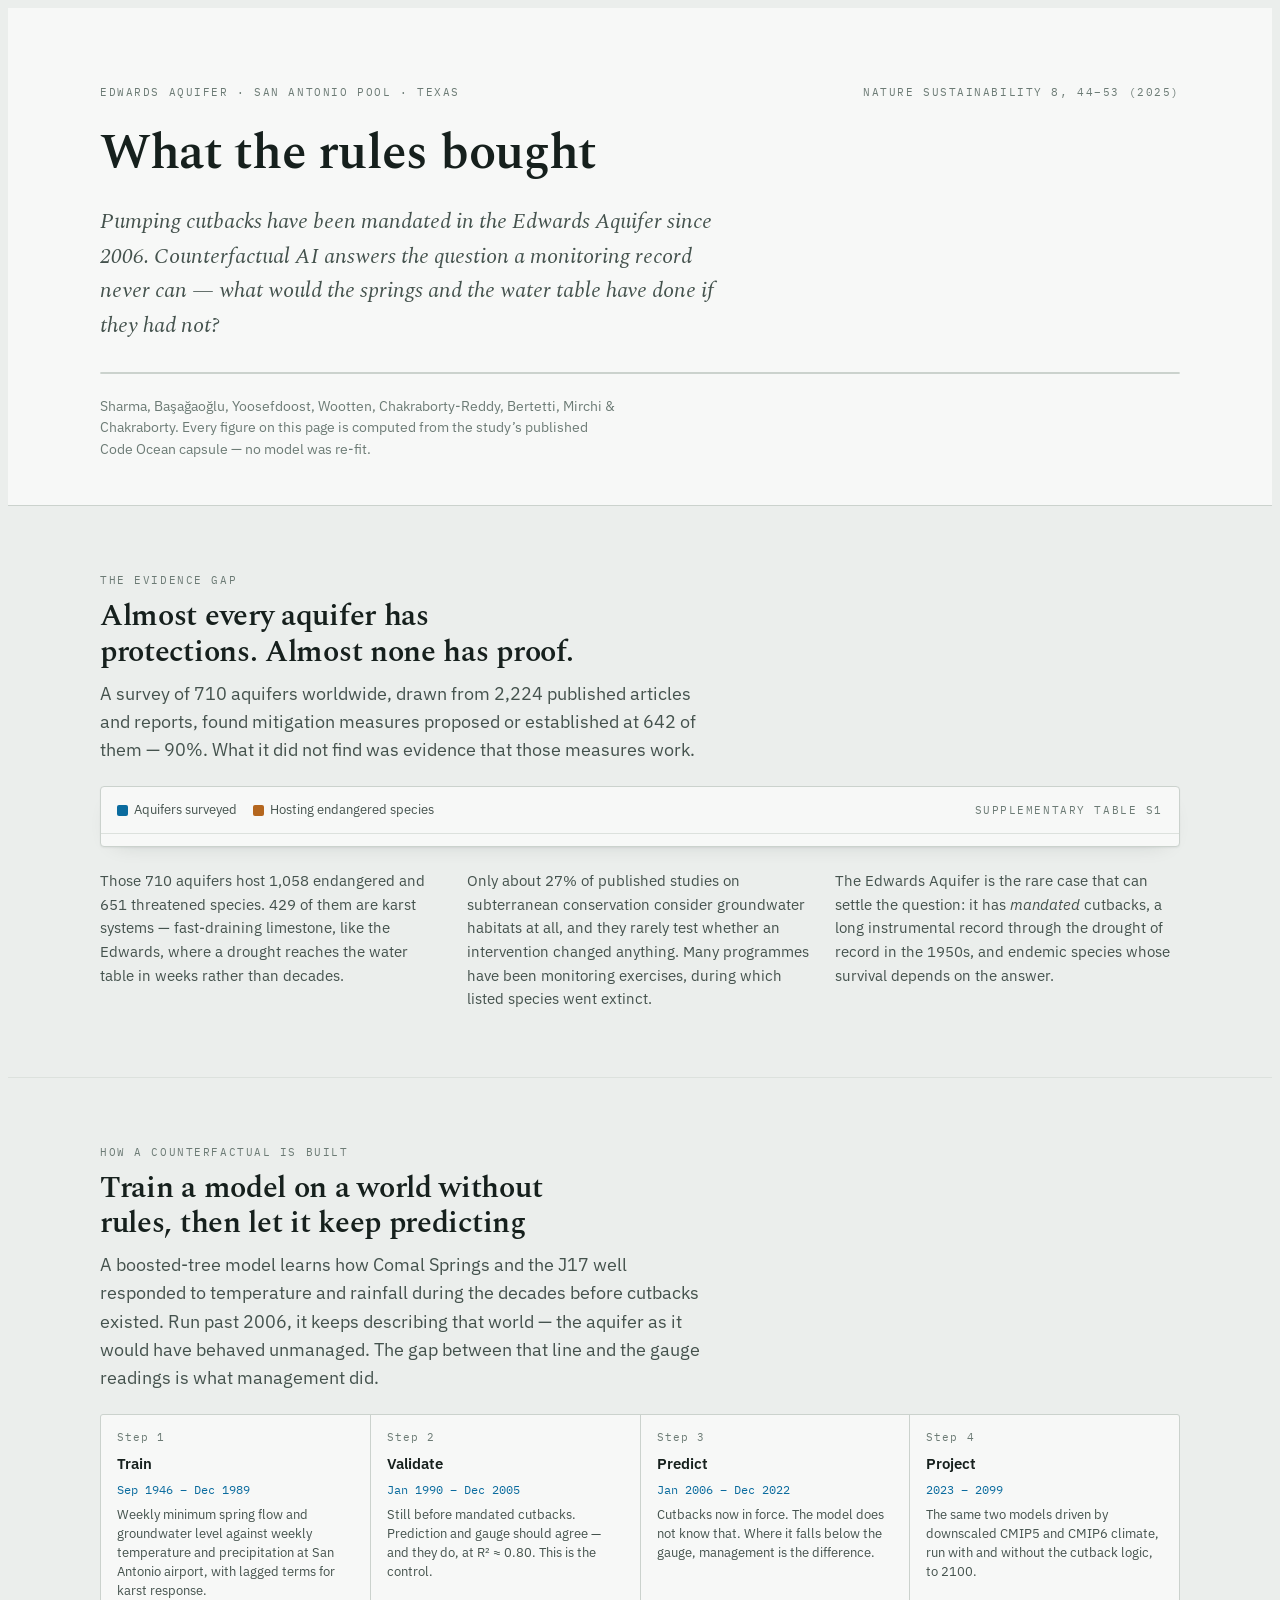
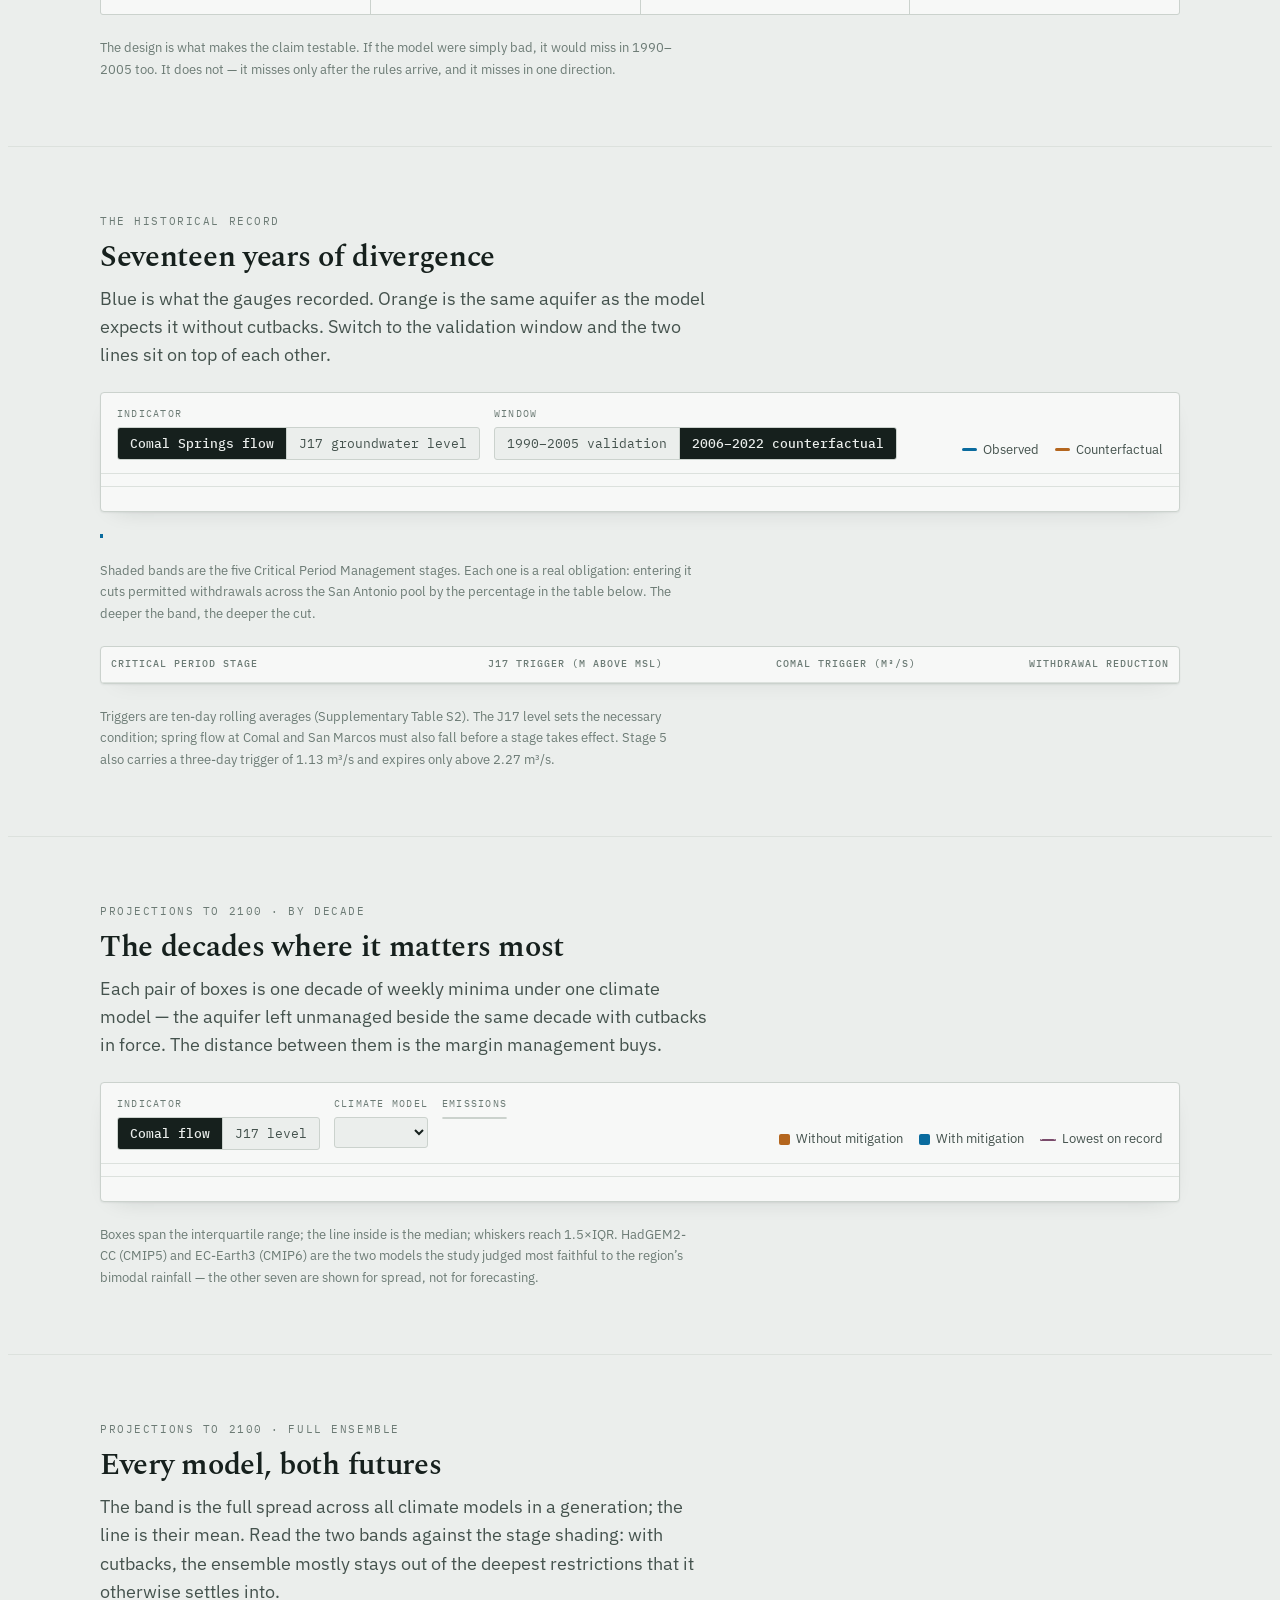
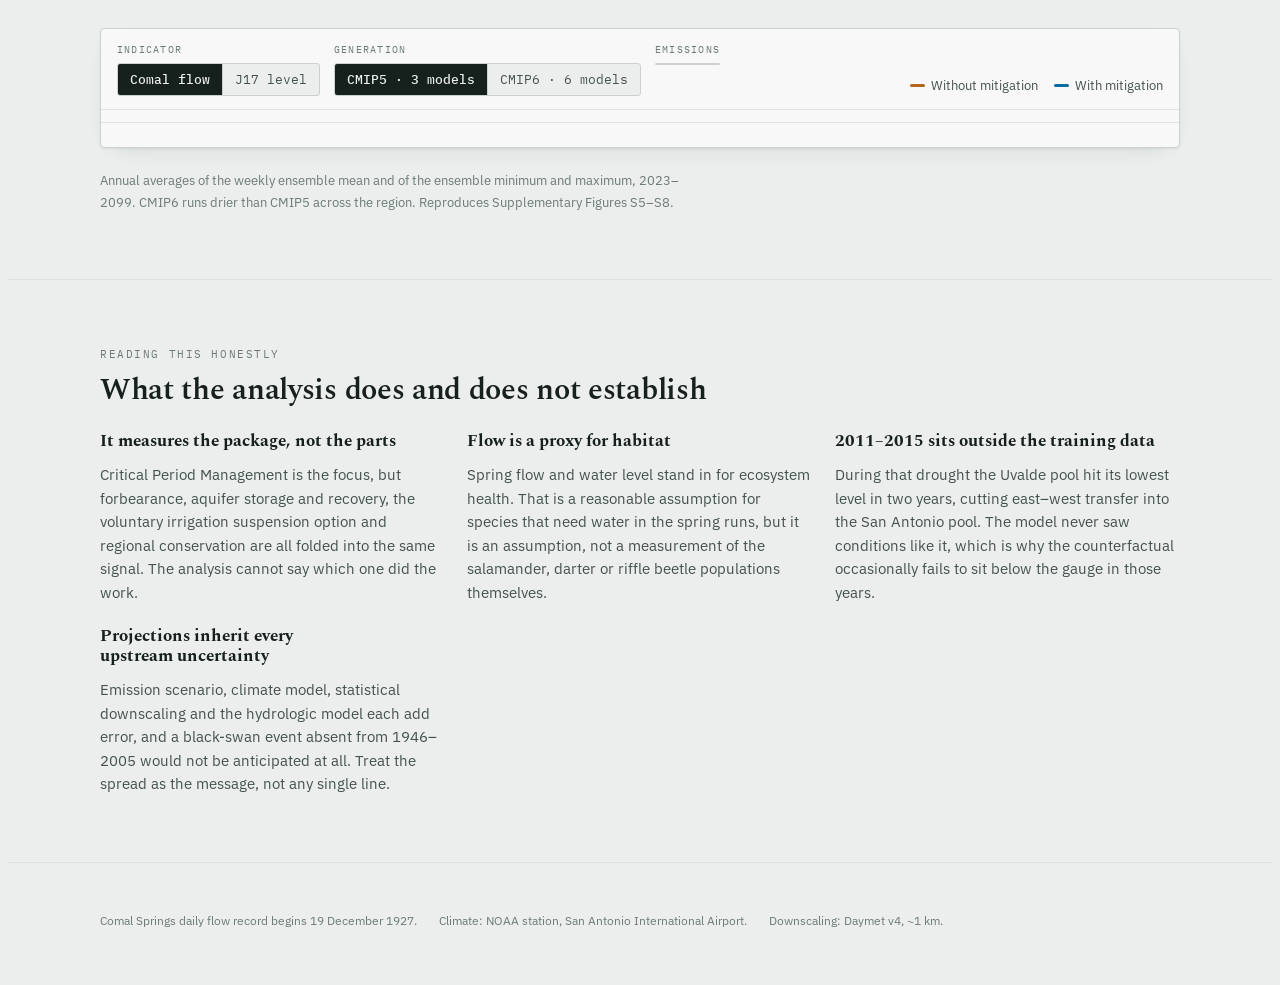
==== dashboard_template.html @ 12c15da7 "Package Edwards Aquifer dashboard for GitHub Pages" ====
<!doctype html>
<html lang="en">
<head>
<meta charset="utf-8">
<meta name="viewport" content="width=device-width, initial-scale=1">
<title>Edwards Aquifer Counterfactual</title>
<link rel="preconnect" href="https://fonts.gstatic.com" crossorigin>
<link rel="stylesheet" href="https://fonts.googleapis.com/css2?family=Spectral:ital,wght@0,400;0,600;0,700;1,400&family=IBM+Plex+Sans:wght@400;500;600&family=IBM+Plex+Mono:wght@400;500&display=swap">
<style>
:root{
  color-scheme: light;
  --ground:#EBEEEC;
  --panel:#F7F8F7;
  --panel-2:#E2E6E3;
  --rule:#CBD2CD;
  --rule-soft:#DCE1DD;
  --ink:#16201D;
  --ink-2:#44524D;
  --ink-3:#6C7B75;
  --factual:#0A6B9E;
  --counter:#B4661E;
  --factual-soft:rgba(10,107,158,.14);
  --counter-soft:rgba(180,102,30,.14);
  --cs1:#E4E2DA; --cs2:#D9D5CA; --cs3:#CCC6B7; --cs4:#BDB5A2; --cs5:#ADA28C;
  --record:#7A4B6B;
  --shadow:0 1px 2px rgba(22,32,29,.06), 0 8px 24px -16px rgba(22,32,29,.24);
  --maxw:1080px;
}
@media (prefers-color-scheme: dark){
  :root:not([data-theme="light"]){
    color-scheme: dark;
    --ground:#121619;
    --panel:#191F23;
    --panel-2:#222A2F;
    --rule:#333E44;
    --rule-soft:#262F34;
    --ink:#E6EBEA;
    --ink-2:#A8B5B3;
    --ink-3:#7C8B89;
    --factual:#3596C2;
    --counter:#CE7C2A;
    --factual-soft:rgba(53,150,194,.18);
    --counter-soft:rgba(206,124,42,.18);
    --cs1:#1E2428; --cs2:#242B30; --cs3:#2B3339; --cs4:#333C43; --cs5:#3C464E;
    --record:#B588A6;
    --shadow:0 1px 2px rgba(0,0,0,.4), 0 8px 28px -18px rgba(0,0,0,.8);
  }
}
:root[data-theme="dark"]{
  color-scheme: dark;
  --ground:#121619;
  --panel:#191F23;
  --panel-2:#222A2F;
  --rule:#333E44;
  --rule-soft:#262F34;
  --ink:#E6EBEA;
  --ink-2:#A8B5B3;
  --ink-3:#7C8B89;
  --factual:#3596C2;
  --counter:#CE7C2A;
  --factual-soft:rgba(53,150,194,.18);
  --counter-soft:rgba(206,124,42,.18);
  --cs1:#1E2428; --cs2:#242B30; --cs3:#2B3339; --cs4:#333C43; --cs5:#3C464E;
  --record:#B588A6;
  --shadow:0 1px 2px rgba(0,0,0,.4), 0 8px 28px -18px rgba(0,0,0,.8);
}

body{
  background:var(--ground);
  color:var(--ink);
  font-family:"IBM Plex Sans", ui-sans-serif, system-ui, -apple-system, "Segoe UI", sans-serif;
  font-size:15px;
  line-height:1.6;
  -webkit-font-smoothing:antialiased;
}
.wrap{max-width:var(--maxw);margin:0 auto;padding-inline:20px;padding-block:0}
h1,h2,h3{font-family:Spectral, ui-serif, Georgia, "Times New Roman", serif;font-weight:600;text-wrap:balance;margin:0;line-height:1.18}
h1{font-size:clamp(2rem,5.2vw,3.15rem);letter-spacing:-.015em}
h2{font-size:clamp(1.4rem,3vw,1.9rem);letter-spacing:-.01em}
h3{font-size:1.06rem;font-weight:700}
p{margin:0}
a{color:var(--factual)}
.eyebrow{
  font-family:"IBM Plex Mono", ui-monospace, "SFMono-Regular", Menlo, monospace;
  font-size:.7rem;letter-spacing:.14em;text-transform:uppercase;color:var(--ink-3);
}
.lede{font-size:1.1rem;color:var(--ink-2);max-width:62ch}
.note{font-size:.84rem;color:var(--ink-3);max-width:74ch}
.mono{font-family:"IBM Plex Mono", ui-monospace, Menlo, monospace;font-variant-numeric:tabular-nums}

/* ---------- masthead ---------- */
.mast{border-bottom:1px solid var(--rule);background:var(--panel)}
.mast .wrap{padding-block:clamp(40px,7vw,76px) clamp(28px,4vw,44px);display:flex;flex-direction:column;gap:22px}
.mast-top{display:flex;flex-wrap:wrap;gap:12px;align-items:baseline;justify-content:space-between}
.hero-q{font-family:Spectral, ui-serif, Georgia, serif;font-style:italic;font-size:clamp(1.05rem,2.4vw,1.35rem);color:var(--ink-2);max-width:56ch}
.byline{font-size:.85rem;color:var(--ink-3);max-width:70ch}

.keyrow{display:grid;grid-template-columns:repeat(auto-fit,minmax(200px,1fr));gap:1px;background:var(--rule);border:1px solid var(--rule);border-radius:3px;overflow:hidden;margin-top:6px}
.key{background:var(--panel);padding:16px 18px;display:flex;flex-direction:column;gap:4px}
.key-v{font-family:"IBM Plex Mono", monospace;font-variant-numeric:tabular-nums;font-size:1.65rem;font-weight:500;line-height:1.05;color:var(--factual)}
.key-v.warn{color:var(--counter)}
.key-l{font-size:.8rem;color:var(--ink-2);line-height:1.35}
.key-s{font-size:.72rem;color:var(--ink-3)}

/* ---------- sections ---------- */
section{border-bottom:1px solid var(--rule-soft)}
section > .wrap{padding-block:clamp(38px,6vw,66px);display:flex;flex-direction:column;gap:22px}
.sec-head{display:flex;flex-direction:column;gap:9px;max-width:68ch}

/* ---------- panels ---------- */
.panel{background:var(--panel);border:1px solid var(--rule);border-radius:4px;box-shadow:var(--shadow)}
.panel-bar{
  display:flex;flex-wrap:wrap;gap:14px 20px;align-items:flex-end;justify-content:space-between;
  padding:13px 16px;border-bottom:1px solid var(--rule-soft);
}
.ctrls{display:flex;flex-wrap:wrap;gap:14px}
.ctrl{display:flex;flex-direction:column;gap:5px}
.ctrl > span{font-family:"IBM Plex Mono", monospace;font-size:.64rem;letter-spacing:.12em;text-transform:uppercase;color:var(--ink-3)}
.seg{display:flex;border:1px solid var(--rule);border-radius:3px;overflow:hidden;background:var(--ground)}
.seg button{
  font:inherit;font-size:.82rem;padding:5px 12px;border:0;background:transparent;color:var(--ink-2);cursor:pointer;
  border-right:1px solid var(--rule);transition:background .12s,color .12s;
}
.seg button:last-child{border-right:0}
.seg button[aria-pressed="true"]{background:var(--ink);color:var(--ground);font-weight:500}
.seg button:hover:not([aria-pressed="true"]){background:var(--panel-2)}
select{
  font:inherit;font-size:.82rem;padding:5px 8px;border:1px solid var(--rule);border-radius:3px;
  background:var(--ground);color:var(--ink);cursor:pointer;max-width:200px;
}
button:focus-visible, select:focus-visible{outline:2px solid var(--factual);outline-offset:1px}

.legend{display:flex;flex-wrap:wrap;gap:8px 16px;align-items:center;font-size:.8rem;color:var(--ink-2)}
.lg{display:inline-flex;align-items:center;gap:6px;white-space:nowrap}
.sw{width:15px;height:3px;border-radius:2px;flex:none}
.sw.box{height:11px;width:11px;border-radius:2px}
.sw.dash{height:0;border-top:2px dashed var(--record);width:16px}

.plot{padding:8px 6px 4px;position:relative}
.plot svg{display:block;width:100%;height:auto}
.readout{
  display:flex;flex-wrap:wrap;gap:10px 26px;padding:12px 16px;border-top:1px solid var(--rule-soft);
  font-size:.84rem;color:var(--ink-2);
}
.readout b{font-family:"IBM Plex Mono",monospace;font-weight:500;color:var(--ink);font-variant-numeric:tabular-nums}

/* tooltip */
.tip{
  position:absolute;pointer-events:none;z-index:5;background:var(--panel);border:1px solid var(--rule);
  border-radius:3px;padding:7px 10px;font-size:.78rem;line-height:1.45;box-shadow:var(--shadow);
  white-space:nowrap;opacity:0;transition:opacity .09s;
}
.tip.on{opacity:1}
.tip .tt{font-family:"IBM Plex Mono",monospace;font-size:.7rem;color:var(--ink-3);display:block;margin-bottom:2px}
.tip .tr{display:flex;gap:8px;justify-content:space-between;align-items:center}
.tip .tr b{font-family:"IBM Plex Mono",monospace;font-weight:500;font-variant-numeric:tabular-nums}

/* ---------- stage ladder ---------- */
.ladder{width:100%;border-collapse:collapse;font-size:.85rem}
.ladder th,.ladder td{text-align:right;padding:9px 10px;border-bottom:1px solid var(--rule-soft)}
.ladder th:first-child,.ladder td:first-child{text-align:left}
.ladder thead th{font-family:"IBM Plex Mono",monospace;font-size:.64rem;letter-spacing:.1em;text-transform:uppercase;color:var(--ink-3);font-weight:500}
.ladder tbody td{font-family:"IBM Plex Mono",monospace;font-variant-numeric:tabular-nums;color:var(--ink-2)}
.ladder tbody td:first-child{font-family:"IBM Plex Sans",sans-serif;color:var(--ink);font-weight:500}
.ladder tbody tr:last-child td{border-bottom:0}
.chip{display:inline-flex;align-items:center;gap:7px}
.chip i{width:11px;height:11px;border-radius:2px;border:1px solid var(--rule);flex:none}
.scroll-x{overflow-x:auto}

/* ---------- timeline ---------- */
.phases{display:grid;grid-template-columns:repeat(auto-fit,minmax(190px,1fr));gap:1px;background:var(--rule);border:1px solid var(--rule);border-radius:3px;overflow:hidden}
.phase{background:var(--panel);padding:14px 16px;display:flex;flex-direction:column;gap:5px}
.phase .n{font-family:"IBM Plex Mono",monospace;font-size:.66rem;letter-spacing:.1em;color:var(--ink-3)}
.phase .t{font-weight:600;font-size:.95rem}
.phase .y{font-family:"IBM Plex Mono",monospace;font-size:.78rem;color:var(--factual)}
.phase p{font-size:.82rem;color:var(--ink-2);line-height:1.45}

/* ---------- prose blocks ---------- */
.cols{display:grid;grid-template-columns:repeat(auto-fit,minmax(260px,1fr));gap:22px}
.cols p{font-size:.92rem;color:var(--ink-2)}
.finding{
  border-left:3px solid var(--factual);padding:2px 0 2px 16px;
  font-family:Spectral,ui-serif,Georgia,serif;font-size:1.06rem;line-height:1.5;color:var(--ink);max-width:62ch;
}

/* ---------- footer ---------- */
footer .wrap{padding-block:34px 46px;display:flex;flex-direction:column;gap:14px}
.cite{font-size:.85rem;color:var(--ink-2);max-width:78ch;line-height:1.6}
.cite a{word-break:break-word}
.meta-row{display:flex;flex-wrap:wrap;gap:8px 22px;font-size:.78rem;color:var(--ink-3)}

@media (prefers-reduced-motion: reduce){*{transition:none!important;animation:none!important}}
</style>
</head>
<body>

<header class="mast">
  <div class="wrap">
    <div class="mast-top">
      <span class="eyebrow">Edwards Aquifer &middot; San Antonio pool &middot; Texas</span>
      <span class="eyebrow">Nature Sustainability 8, 44&ndash;53 (2025)</span>
    </div>
    <h1>What the rules bought</h1>
    <p class="hero-q">Pumping cutbacks have been mandated in the Edwards Aquifer since 2006. Counterfactual AI answers the question a monitoring record never can &mdash; what would the springs and the water table have done if they had not?</p>
    <div class="keyrow" id="keyrow"></div>
    <p class="byline">Sharma, Ba&#351;a&#287;ao&#287;lu, Yoosefdoost, Wootten, Chakraborty-Reddy, Bertetti, Mirchi &amp; Chakraborty. Every figure on this page is computed from the study&rsquo;s published Code&nbsp;Ocean capsule &mdash; no model was re-fit.</p>
  </div>
</header>

<section id="gap">
  <div class="wrap">
    <div class="sec-head">
      <span class="eyebrow">The evidence gap</span>
      <h2>Almost every aquifer has protections. Almost none has proof.</h2>
      <p class="lede">A survey of 710 aquifers worldwide, drawn from 2,224 published articles and reports, found mitigation measures proposed or established at 642 of them &mdash; 90%. What it did not find was evidence that those measures work.</p>
    </div>
    <div class="panel">
      <div class="panel-bar">
        <div class="legend">
          <span class="lg"><i class="sw box" style="background:var(--factual)"></i>Aquifers surveyed</span>
          <span class="lg"><i class="sw box" style="background:var(--counter)"></i>Hosting endangered species</span>
        </div>
        <span class="eyebrow">Supplementary Table S1</span>
      </div>
      <div class="plot"><div id="regions"></div></div>
    </div>
    <div class="cols">
      <p>Those 710 aquifers host 1,058 endangered and 651 threatened species. 429 of them are karst systems &mdash; fast-draining limestone, like the Edwards, where a drought reaches the water table in weeks rather than decades.</p>
      <p>Only about 27% of published studies on subterranean conservation consider groundwater habitats at all, and they rarely test whether an intervention changed anything. Many programmes have been monitoring exercises, during which listed species went extinct.</p>
      <p>The Edwards Aquifer is the rare case that can settle the question: it has <em>mandated</em> cutbacks, a long instrumental record through the drought of record in the 1950s, and endemic species whose survival depends on the answer.</p>
    </div>
  </div>
</section>

<section id="method">
  <div class="wrap">
    <div class="sec-head">
      <span class="eyebrow">How a counterfactual is built</span>
      <h2>Train a model on a world without rules, then let it keep predicting</h2>
      <p class="lede">A boosted-tree model learns how Comal Springs and the J17 well responded to temperature and rainfall during the decades before cutbacks existed. Run past 2006, it keeps describing that world &mdash; the aquifer as it would have behaved unmanaged. The gap between that line and the gauge readings is what management did.</p>
    </div>
    <div class="phases">
      <div class="phase"><span class="n">Step 1</span><span class="t">Train</span><span class="y">Sep 1946 &ndash; Dec 1989</span><p>Weekly minimum spring flow and groundwater level against weekly temperature and precipitation at San Antonio airport, with lagged terms for karst response.</p></div>
      <div class="phase"><span class="n">Step 2</span><span class="t">Validate</span><span class="y">Jan 1990 &ndash; Dec 2005</span><p>Still before mandated cutbacks. Prediction and gauge should agree &mdash; and they do, at R&sup2; &asymp; 0.80. This is the control.</p></div>
      <div class="phase"><span class="n">Step 3</span><span class="t">Predict</span><span class="y">Jan 2006 &ndash; Dec 2022</span><p>Cutbacks now in force. The model does not know that. Where it falls below the gauge, management is the difference.</p></div>
      <div class="phase"><span class="n">Step 4</span><span class="t">Project</span><span class="y">2023 &ndash; 2099</span><p>The same two models driven by downscaled CMIP5 and CMIP6 climate, run with and without the cutback logic, to 2100.</p></div>
    </div>
    <p class="note">The design is what makes the claim testable. If the model were simply bad, it would miss in 1990&ndash;2005 too. It does not &mdash; it misses only after the rules arrive, and it misses in one direction.</p>
  </div>
</section>

<section id="record">
  <div class="wrap">
    <div class="sec-head">
      <span class="eyebrow">The historical record</span>
      <h2>Seventeen years of divergence</h2>
      <p class="lede">Blue is what the gauges recorded. Orange is the same aquifer as the model expects it without cutbacks. Switch to the validation window and the two lines sit on top of each other.</p>
    </div>
    <div class="panel">
      <div class="panel-bar">
        <div class="ctrls">
          <label class="ctrl"><span>Indicator</span>
            <span class="seg" id="hist-site">
              <button type="button" data-v="comal" aria-pressed="true">Comal Springs flow</button>
              <button type="button" data-v="j17" aria-pressed="false">J17 groundwater level</button>
            </span>
          </label>
          <label class="ctrl"><span>Window</span>
            <span class="seg" id="hist-period">
              <button type="button" data-v="validation" aria-pressed="false">1990&ndash;2005 validation</button>
              <button type="button" data-v="counterfactual" aria-pressed="true">2006&ndash;2022 counterfactual</button>
            </span>
          </label>
        </div>
        <div class="legend">
          <span class="lg"><i class="sw" style="background:var(--factual)"></i>Observed</span>
          <span class="lg"><i class="sw" style="background:var(--counter)"></i>Counterfactual</span>
        </div>
      </div>
      <div class="plot"><div id="hist"></div></div>
      <div class="readout" id="hist-readout"></div>
    </div>
    <p class="finding" id="hist-finding"></p>
    <p class="note">Shaded bands are the five Critical Period Management stages. Each one is a real obligation: entering it cuts permitted withdrawals across the San Antonio pool by the percentage in the table below. The deeper the band, the deeper the cut.</p>
    <div class="panel scroll-x">
      <table class="ladder">
        <thead><tr>
          <th>Critical Period stage</th><th>J17 trigger (m above msl)</th><th>Comal trigger (m&sup3;/s)</th><th>Withdrawal reduction</th>
        </tr></thead>
        <tbody id="ladder"></tbody>
      </table>
    </div>
    <p class="note">Triggers are ten-day rolling averages (Supplementary Table S2). The J17 level sets the necessary condition; spring flow at Comal and San Marcos must also fall before a stage takes effect. Stage&nbsp;5 also carries a three-day trigger of 1.13&nbsp;m&sup3;/s and expires only above 2.27&nbsp;m&sup3;/s.</p>
  </div>
</section>

<section id="decades">
  <div class="wrap">
    <div class="sec-head">
      <span class="eyebrow">Projections to 2100 &middot; by decade</span>
      <h2>The decades where it matters most</h2>
      <p class="lede">Each pair of boxes is one decade of weekly minima under one climate model &mdash; the aquifer left unmanaged beside the same decade with cutbacks in force. The distance between them is the margin management buys.</p>
    </div>
    <div class="panel">
      <div class="panel-bar">
        <div class="ctrls">
          <label class="ctrl"><span>Indicator</span>
            <span class="seg" id="dec-site">
              <button type="button" data-v="comal" aria-pressed="true">Comal flow</button>
              <button type="button" data-v="j17" aria-pressed="false">J17 level</button>
            </span>
          </label>
          <label class="ctrl"><span>Climate model</span><select id="dec-gcm"></select></label>
          <label class="ctrl"><span>Emissions</span><span class="seg" id="dec-scen"></span></label>
        </div>
        <div class="legend">
          <span class="lg"><i class="sw box" style="background:var(--counter)"></i>Without mitigation</span>
          <span class="lg"><i class="sw box" style="background:var(--factual)"></i>With mitigation</span>
          <span class="lg"><i class="sw dash"></i>Lowest on record</span>
        </div>
      </div>
      <div class="plot"><div id="dec"></div></div>
      <div class="readout" id="dec-readout"></div>
    </div>
    <p class="note">Boxes span the interquartile range; the line inside is the median; whiskers reach 1.5&times;IQR. HadGEM2-CC (CMIP5) and EC-Earth3 (CMIP6) are the two models the study judged most faithful to the region&rsquo;s bimodal rainfall &mdash; the other seven are shown for spread, not for forecasting.</p>
  </div>
</section>

<section id="envelope">
  <div class="wrap">
    <div class="sec-head">
      <span class="eyebrow">Projections to 2100 &middot; full ensemble</span>
      <h2>Every model, both futures</h2>
      <p class="lede">The band is the full spread across all climate models in a generation; the line is their mean. Read the two bands against the stage shading: with cutbacks, the ensemble mostly stays out of the deepest restrictions that it otherwise settles into.</p>
    </div>
    <div class="panel">
      <div class="panel-bar">
        <div class="ctrls">
          <label class="ctrl"><span>Indicator</span>
            <span class="seg" id="env-site">
              <button type="button" data-v="comal" aria-pressed="true">Comal flow</button>
              <button type="button" data-v="j17" aria-pressed="false">J17 level</button>
            </span>
          </label>
          <label class="ctrl"><span>Generation</span>
            <span class="seg" id="env-gen">
              <button type="button" data-v="CMIP5" aria-pressed="true">CMIP5 &middot; 3 models</button>
              <button type="button" data-v="CMIP6" aria-pressed="false">CMIP6 &middot; 6 models</button>
            </span>
          </label>
          <label class="ctrl"><span>Emissions</span><span class="seg" id="env-scen"></span></label>
        </div>
        <div class="legend">
          <span class="lg"><i class="sw" style="background:var(--counter)"></i>Without mitigation</span>
          <span class="lg"><i class="sw" style="background:var(--factual)"></i>With mitigation</span>
        </div>
      </div>
      <div class="plot"><div id="env"></div></div>
      <div class="readout" id="env-readout"></div>
    </div>
    <p class="note">Annual averages of the weekly ensemble mean and of the ensemble minimum and maximum, 2023&ndash;2099. CMIP6 runs drier than CMIP5 across the region. Reproduces Supplementary Figures S5&ndash;S8.</p>
  </div>
</section>

<section id="caveats">
  <div class="wrap">
    <div class="sec-head">
      <span class="eyebrow">Reading this honestly</span>
      <h2>What the analysis does and does not establish</h2>
    </div>
    <div class="cols">
      <div style="display:flex;flex-direction:column;gap:12px">
        <h3>It measures the package, not the parts</h3>
        <p>Critical Period Management is the focus, but forbearance, aquifer storage and recovery, the voluntary irrigation suspension option and regional conservation are all folded into the same signal. The analysis cannot say which one did the work.</p>
      </div>
      <div style="display:flex;flex-direction:column;gap:12px">
        <h3>Flow is a proxy for habitat</h3>
        <p>Spring flow and water level stand in for ecosystem health. That is a reasonable assumption for species that need water in the spring runs, but it is an assumption, not a measurement of the salamander, darter or riffle beetle populations themselves.</p>
      </div>
      <div style="display:flex;flex-direction:column;gap:12px">
        <h3>2011&ndash;2015 sits outside the training data</h3>
        <p>During that drought the Uvalde pool hit its lowest level in two years, cutting east&ndash;west transfer into the San Antonio pool. The model never saw conditions like it, which is why the counterfactual occasionally fails to sit below the gauge in those years.</p>
      </div>
      <div style="display:flex;flex-direction:column;gap:12px">
        <h3>Projections inherit every upstream uncertainty</h3>
        <p>Emission scenario, climate model, statistical downscaling and the hydrologic model each add error, and a black-swan event absent from 1946&ndash;2005 would not be anticipated at all. Treat the spread as the message, not any single line.</p>
      </div>
    </div>
  </div>
</section>

<footer>
  <div class="wrap">
    <p class="cite" id="cite"></p>
    <div class="meta-row">
      <span>Comal Springs daily flow record begins 19 December 1927.</span>
      <span>Climate: NOAA station, San Antonio International Airport.</span>
      <span>Downscaling: Daymet v4, ~1&nbsp;km.</span>
    </div>
  </div>
</footer>

<script id="payload" type="application/json">__DATA__</script>
<script>
(function(){
"use strict";
const D = JSON.parse(document.getElementById("payload").textContent);
const NS = "http://www.w3.org/2000/svg";
const css = n => getComputedStyle(document.documentElement).getPropertyValue(n).trim();

const SITE = {
  comal: {label:"Comal Springs flow", short:"Comal", unit:"m³/s", dec:2,
          axis:"Weekly minimum flow (m³/s)", key:"comal", dir:"down"},
  j17:   {label:"J17 groundwater level", short:"J17", unit:"m", dec:1,
          axis:"Weekly minimum level (m above msl)", key:"j17", dir:"down"}
};
const SCEN_LABEL = {rcp45:"RCP 4.5", rcp85:"RCP 8.5", ssp245:"SSP 2-4.5", ssp585:"SSP 5-8.5"};
const GEN_OF = g => D.cmip5.includes(g) ? "CMIP5" : "CMIP6";
const fmt = (v,d) => v==null ? "–" : v.toFixed(d);

function el(tag, attrs, parent){
  const e = document.createElementNS(NS, tag);
  for (const k in attrs) if (attrs[k] !== null && attrs[k] !== undefined) e.setAttribute(k, attrs[k]);
  if (parent) parent.appendChild(e);
  return e;
}
function text(parent, x, y, s, o){
  o = o || {};
  const t = el("text", {x, y, fill:o.fill||css("--ink-3"), "font-size":o.size||11,
    "text-anchor":o.anchor||"start", "font-family":o.mono===false?'"IBM Plex Sans",sans-serif':'"IBM Plex Mono",monospace',
    "font-weight":o.weight||400, "dominant-baseline":o.base||"auto"}, parent);
  t.textContent = s;
  return t;
}

/* Round the axis to human numbers, and hand back the ticks that go with it,
   so every label names a value the scale actually reaches. */
function niceScale(lo, hi, target){
  const span = (hi - lo) || 1;
  const raw = span / target;
  const mag = Math.pow(10, Math.floor(Math.log10(raw)));
  const n = raw / mag;
  const step = (n <= 1 ? 1 : n <= 2 ? 2 : n <= 2.5 ? 2.5 : n <= 5 ? 5 : 10) * mag;
  const nlo = Math.floor(lo / step) * step;
  const nhi = Math.ceil(hi / step) * step;
  const ticks = [];
  for (let v = nlo; v <= nhi + step * 1e-6; v += step) ticks.push(+v.toFixed(6));
  return {lo:nlo, hi:nhi, ticks, dp: Number.isInteger(step) ? 0 : 1};
}

/* Redraw on width change so labels keep their real pixel size instead of
   being scaled down with a viewBox. */
function responsive(node, draw){
  let last = 0;
  const run = () => {
    const w = Math.max(280, Math.round(node.clientWidth));
    if (w === last && node.firstChild) return;
    last = w;
    node.textContent = "";
    draw(node, w);
  };
  run();
  if (window.ResizeObserver) new ResizeObserver(run).observe(node);
  node.__redraw = () => { last = 0; run(); };
  return run;
}

/* ---------- stage bands ---------- */
function stageBands(g, site, x0, x1, y, yMin){
  const shades = [css("--cs1"),css("--cs2"),css("--cs3"),css("--cs4"),css("--cs5")];
  const th = D.stages.map(s => s[site]);
  for (let i=0;i<5;i++){
    const top = th[i];
    const bot = (i<4) ? th[i+1] : yMin;
    const yT = y(top), yB = y(bot);
    if (yB <= yT) continue;
    el("rect",{x:x0,y:yT,width:x1-x0,height:yB-yT,fill:shades[i]},g);
  }
  for (let i=0;i<5;i++){
    const yy = y(th[i]);
    if (yy < y.range0 || yy > y.range1) continue;
    el("line",{x1:x0,x2:x1,y1:yy,y2:yy,stroke:css("--rule"),"stroke-width":1,"shape-rendering":"crispEdges"},g);
    text(g, x1+5, yy+3.5, D.stages[i].id, {anchor:"start", size:9.5, fill:css("--ink-3")});
  }
}

/* ---------- 1. regional survey ---------- */
const REGIONS = [
  {name:"Europe",        surveyed:300, endangered:278},
  {name:"North America", surveyed:161, endangered:117},
  {name:"Australia",     surveyed:94,  endangered:20},
  {name:"Asia",          surveyed:75,  endangered:50},
  {name:"Africa",        surveyed:64,  endangered:44},
  {name:"South America", surveyed:16,  endangered:16}
];
responsive(document.getElementById("regions"), (node, W) => {
  const padL = 116, padR = 46, padT = 10, padB = 28;
  const rowH = 38, H = padT + REGIONS.length*rowH + padB;
  const svg = el("svg",{viewBox:`0 0 ${W} ${H}`, width:W, height:H, role:"img",
    "aria-label":"Aquifers surveyed and aquifers hosting endangered species, by region"}, node);
  const max = 300, x0 = padL, x1 = W - padR;
  const x = v => x0 + (v/max)*(x1-x0);
  [0,100,200,300].forEach(t=>{
    el("line",{x1:x(t),x2:x(t),y1:padT,y2:H-padB,stroke:css("--rule-soft"),"stroke-width":1},svg);
    text(svg, x(t), H-padB+15, String(t), {anchor:"middle", size:10});
  });
  REGIONS.forEach((r,i)=>{
    const yTop = padT + i*rowH;
    text(svg, x0-10, yTop+20, r.name, {anchor:"end", size:12, fill:css("--ink"), mono:false, weight:500});
    el("rect",{x:x0,y:yTop+6,width:Math.max(1,x(r.surveyed)-x0),height:11,rx:2,fill:css("--factual")},svg);
    el("rect",{x:x0,y:yTop+21,width:Math.max(1,x(r.endangered)-x0),height:11,rx:2,fill:css("--counter")},svg);
    text(svg, x(r.surveyed)+6, yTop+15, String(r.surveyed), {size:10, fill:css("--ink-2")});
    text(svg, x(r.endangered)+6, yTop+30, String(r.endangered), {size:10, fill:css("--ink-2")});
  });
  text(svg, x0, H-padB+15, "0", {anchor:"middle", size:10});
});

/* ---------- 2. key figures ---------- */
(function(){
  const c = D.historical.series.comal_counterfactual, j = D.historical.series.j17_counterfactual;
  const dQ = c.obs_median - c.cf_median, dG = j.obs_median - j.cf_median;
  const items = [
    {v:"+"+dQ.toFixed(2), s:"m³/s", l:"Higher median spring flow at Comal than without the cutbacks, 2006–2022", warn:false},
    {v:"+"+dG.toFixed(2), s:"m", l:"Higher median water table at the J17 index well over the same 17 years", warn:false},
    {v:"0.80 → 0.30", s:"R²", l:"Model agreement before cutbacks, then after — the divergence is the finding", warn:true},
    {v:"144", s:"days", l:"Comal Springs ran dry in 1956, the benchmark these rules exist to avoid", warn:true}
  ];
  document.getElementById("keyrow").innerHTML = items.map(i=>
    `<div class="key"><span class="key-v${i.warn?" warn":""}">${i.v}</span>`+
    `<span class="key-s">${i.s}</span><span class="key-l">${i.l}</span></div>`).join("");
})();

/* ---------- 3. stage ladder ---------- */
(function(){
  const shades = ["--cs1","--cs2","--cs3","--cs4","--cs5"];
  document.getElementById("ladder").innerHTML = D.stages.map((s,i)=>
    `<tr><td><span class="chip"><i style="background:var(${shades[i]})"></i>${s.id}</span></td>`+
    `<td>${s.j17.toFixed(1)}</td><td>${s.comal.toFixed(2)}</td><td>−${s.cutback}%</td></tr>`).join("");
})();

/* ---------- 4. historical ---------- */
const hist = {site:"comal", period:"counterfactual"};
const histNode = document.getElementById("hist");
const histTip = document.createElement("div");
histTip.className = "tip";
histNode.parentNode.appendChild(histTip);

function drawHist(node, W){
  const s = SITE[hist.site], rec = D.historical.series[`${hist.site}_${hist.period}`];
  const dates = D.historical.dates[hist.period];
  const obs = rec.observed, cf = rec.counterfactual;
  const padL = 52, padR = 42, padT = 14, padB = 34;
  const H = Math.round(Math.max(260, Math.min(420, W*0.44)));
  const svg = el("svg",{viewBox:`0 0 ${W} ${H}`, width:W, height:H, role:"img",
    "aria-label":`${s.label}: observed versus counterfactual, ${rec.years[0]}–${rec.years[1]}`}, node);
  const x0=padL, x1=W-padR, yT=padT, yB=H-padB;

  const all = obs.concat(cf).filter(v=>v!=null);
  let lo = Math.min.apply(null, all), hi = Math.max.apply(null, all);
  const th = D.stages.map(v=>v[hist.site]);
  lo = Math.min(lo, th[4]); hi = Math.max(hi, th[0]);
  if (hist.site === "comal") lo = Math.max(0, lo);
  const ns = niceScale(lo, hi, 5);
  lo = hist.site==="comal" ? Math.max(0, ns.lo) : ns.lo;
  hi = ns.hi;
  const y = v => yB - (v-lo)/(hi-lo)*(yB-yT);
  y.range0 = yT; y.range1 = yB;
  const x = i => x0 + i/(dates.length-1)*(x1-x0);

  const gB = el("g",{},svg);
  stageBands(gB, hist.site, x0, x1, y, lo);

  // y axis
  ns.ticks.forEach(v => {
    if (v < lo || v > hi) return;
    text(svg, x0-8, y(v)+3.5, v.toFixed(ns.dp), {anchor:"end", size:10});
  });
  text(svg, 12, (yT+yB)/2, s.axis, {anchor:"middle", size:10,
    fill:css("--ink-3")}).setAttribute("transform",`rotate(-90 12 ${(yT+yB)/2})`);

  // x axis — year ticks
  const y0 = +dates[0].slice(0,4), y1 = +dates[dates.length-1].slice(0,4);
  const stepY = (y1-y0) > 12 ? 4 : 2;
  for (let yy=Math.ceil(y0/stepY)*stepY; yy<=y1; yy+=stepY){
    let idx = dates.findIndex(d => +d.slice(0,4) === yy);
    if (idx < 0) continue;
    el("line",{x1:x(idx),x2:x(idx),y1:yT,y2:yB,stroke:css("--rule-soft"),"stroke-width":1},svg);
    text(svg, x(idx), yB+16, String(yy), {anchor:"middle", size:10});
  }
  el("rect",{x:x0,y:yT,width:x1-x0,height:yB-yT,fill:"none",stroke:css("--rule"),"stroke-width":1},svg);

  const path = arr => arr.map((v,i)=> v==null ? null : `${i===0||arr[i-1]==null?"M":"L"}${x(i).toFixed(1)} ${y(v).toFixed(1)}`)
                        .filter(Boolean).join(" ");
  el("path",{d:path(cf), fill:"none", stroke:css("--counter"), "stroke-width":1.6,
    "stroke-linejoin":"round","stroke-linecap":"round"}, svg);
  el("path",{d:path(obs), fill:"none", stroke:css("--factual"), "stroke-width":1.6,
    "stroke-linejoin":"round","stroke-linecap":"round"}, svg);

  // hover
  const cross = el("line",{x1:0,x2:0,y1:yT,y2:yB,stroke:css("--ink-3"),"stroke-width":1,opacity:0},svg);
  const d1 = el("circle",{r:4,fill:css("--factual"),stroke:css("--panel"),"stroke-width":2,opacity:0},svg);
  const d2 = el("circle",{r:4,fill:css("--counter"),stroke:css("--panel"),"stroke-width":2,opacity:0},svg);
  const hit = el("rect",{x:x0,y:yT,width:x1-x0,height:yB-yT,fill:"transparent"},svg);
  const move = ev => {
    const r = svg.getBoundingClientRect();
    const px = (ev.touches? ev.touches[0].clientX : ev.clientX) - r.left;
    const i = Math.max(0, Math.min(dates.length-1,
      Math.round((px - x0*(r.width/W)) / ((x1-x0)*(r.width/W)) * (dates.length-1))));
    if (obs[i]==null) return;
    cross.setAttribute("x1",x(i)); cross.setAttribute("x2",x(i)); cross.setAttribute("opacity",.5);
    d1.setAttribute("cx",x(i)); d1.setAttribute("cy",y(obs[i])); d1.setAttribute("opacity",1);
    d2.setAttribute("cx",x(i)); d2.setAttribute("cy",y(cf[i])); d2.setAttribute("opacity",1);
    histTip.innerHTML = `<span class="tt">Week of ${dates[i]}</span>`+
      `<span class="tr"><span>Observed</span><b style="color:var(--factual)">${fmt(obs[i],s.dec)} ${s.unit}</b></span>`+
      `<span class="tr"><span>Counterfactual</span><b style="color:var(--counter)">${fmt(cf[i],s.dec)} ${s.unit}</b></span>`;
    histTip.classList.add("on");
    const sc = r.width/W, left = x(i)*sc;
    histTip.style.left = Math.min(r.width - histTip.offsetWidth - 6, Math.max(6, left + 12)) + "px";
    histTip.style.top = Math.max(6, y(Math.max(obs[i],cf[i]))*sc - 10) + "px";
  };
  hit.addEventListener("mousemove", move);
  hit.addEventListener("touchmove", ev => { move(ev); ev.preventDefault(); }, {passive:false});
  const off = () => { histTip.classList.remove("on"); cross.setAttribute("opacity",0);
    d1.setAttribute("opacity",0); d2.setAttribute("opacity",0); };
  hit.addEventListener("mouseleave", off);
  hit.addEventListener("touchend", off);
}

function weeksBelow(arr, threshold){
  let n = 0;
  for (const v of arr) if (v != null && v < threshold) n++;
  return n;
}
function updateHist(){
  const s = SITE[hist.site], rec = D.historical.series[`${hist.site}_${hist.period}`];
  const cs4 = D.stages[3][hist.site];
  const oB = weeksBelow(rec.observed, cs4), cB = weeksBelow(rec.counterfactual, cs4);
  document.getElementById("hist-readout").innerHTML =
    `<span>Agreement <b>R² ${rec.r2.toFixed(3)}</b></span>`+
    `<span>Error <b>RMSE ${rec.rmse.toFixed(3)} ${s.unit}</b></span>`+
    `<span>Median observed <b>${fmt(rec.obs_median,s.dec)}</b> · counterfactual <b>${fmt(rec.cf_median,s.dec)} ${s.unit}</b></span>`+
    `<span>Weeks below CS4 <b>${oB}</b> observed · <b>${cB}</b> counterfactual</span>`;

  const f = document.getElementById("hist-finding");
  if (hist.period === "validation"){
    f.textContent = `Before the cutbacks existed, the model reproduces ${s.short} to R² ${rec.r2.toFixed(2)}. `+
      `It is a working description of the unmanaged aquifer — which is what licenses the comparison in the other window.`;
  } else {
    const d = (rec.obs_median - rec.cf_median).toFixed(s.dec);
    f.textContent = `The same model, unchanged, now explains only R² ${rec.r2.toFixed(2)} of what the gauges did. `+
      `It runs low by ${d} ${s.unit} at the median and spends ${cB - oB} more weeks below CS4 than reality did. `+
      `The model did not get worse — the aquifer stopped behaving like one nobody was managing.`;
  }
  histNode.__redraw ? histNode.__redraw() : null;
}
responsive(histNode, drawHist);

/* ---------- 5. decadal boxplots ---------- */
const dec = {site:"comal", gcm:"HadGEM2-CC", scen:"rcp85"};
const decNode = document.getElementById("dec");
const decTip = document.createElement("div");
decTip.className = "tip";
decNode.parentNode.appendChild(decTip);

function decKey(mit){ return `${dec.site}|${dec.gcm}|${dec.scen}|${mit}`; }

function drawDec(node, W){
  const s = SITE[dec.site];
  const NM = D.decadal[decKey("NM")], M = D.decadal[decKey("M")];
  if (!NM || !M) return;
  const padL = 52, padR = 42, padT = 14, padB = 40;
  const H = Math.round(Math.max(280, Math.min(420, W*0.46)));
  const svg = el("svg",{viewBox:`0 0 ${W} ${H}`, width:W, height:H, role:"img",
    "aria-label":`Decadal ${s.label} with and without mitigation, ${dec.gcm} ${SCEN_LABEL[dec.scen]}`}, node);
  const x0=padL, x1=W-padR, yT=padT, yB=H-padB;

  const vals = [];
  NM.concat(M).forEach(b => { if(b){ vals.push(b.lo, b.hi); } });
  const th = D.stages.map(v=>v[dec.site]);
  const recLine = dec.site==="comal" ? D.extremes.comal_min : D.extremes.j17_min;
  let lo = Math.min.apply(null, vals.concat([th[4], recLine]));
  let hi = Math.max.apply(null, vals.concat([th[0]]));
  if (dec.site === "comal") lo = Math.max(0, lo);
  const ns = niceScale(lo, hi, 5);
  lo = dec.site==="comal" ? Math.max(0, ns.lo) : ns.lo;
  hi = ns.hi;
  const y = v => yB - (v-lo)/(hi-lo)*(yB-yT);
  y.range0 = yT; y.range1 = yB;

  stageBands(el("g",{},svg), dec.site, x0, x1, y, lo);

  ns.ticks.forEach(v => {
    if (v < lo || v > hi) return;
    text(svg, x0-8, y(v)+3.5, v.toFixed(ns.dp), {anchor:"end", size:10});
  });
  text(svg, 12, (yT+yB)/2, s.axis, {anchor:"middle", size:10}).setAttribute(
    "transform",`rotate(-90 12 ${(yT+yB)/2})`);

  // lowest-on-record reference
  if (recLine >= lo && recLine <= hi){
    el("line",{x1:x0,x2:x1,y1:y(recLine),y2:y(recLine),stroke:css("--record"),
      "stroke-width":2,"stroke-dasharray":"5 4"},svg);
  }
  el("rect",{x:x0,y:yT,width:x1-x0,height:yB-yT,fill:"none",stroke:css("--rule"),"stroke-width":1},svg);

  const n = D.decadeStarts.length;
  const slot = (x1-x0)/n;
  const bw = Math.min(17, slot*0.30);
  const gap = 2; // surface gap between the paired boxes

  const drawBox = (b, cx, color, meta) => {
    if (!b) return;
    el("line",{x1:cx,x2:cx,y1:y(b.hi),y2:y(b.lo),stroke:color,"stroke-width":1.4},svg);
    el("line",{x1:cx-bw*0.26,x2:cx+bw*0.26,y1:y(b.hi),y2:y(b.hi),stroke:color,"stroke-width":1.4},svg);
    el("line",{x1:cx-bw*0.26,x2:cx+bw*0.26,y1:y(b.lo),y2:y(b.lo),stroke:color,"stroke-width":1.4},svg);
    const top = y(b.q3), h = Math.max(2, y(b.q1)-y(b.q3));
    const r = el("rect",{x:cx-bw/2,y:top,width:bw,height:h,rx:2,fill:color,
      stroke:css("--panel"),"stroke-width":1},svg);
    el("line",{x1:cx-bw/2,x2:cx+bw/2,y1:y(b.med),y2:y(b.med),stroke:css("--panel"),"stroke-width":2},svg);
    r.addEventListener("mouseenter", ev => {
      decTip.innerHTML = `<span class="tt">${meta.decade} · ${meta.which}</span>`+
        `<span class="tr"><span>Median</span><b>${fmt(b.med,s.dec)} ${s.unit}</b></span>`+
        `<span class="tr"><span>IQR</span><b>${fmt(b.q1,s.dec)} – ${fmt(b.q3,s.dec)}</b></span>`+
        (dec.site==="comal" && b.zero>0 ? `<span class="tr"><span>No-flow weeks</span><b>${b.zero}%</b></span>`:"");
      decTip.classList.add("on");
      const pr = decNode.parentNode.getBoundingClientRect(), rr = ev.target.getBoundingClientRect();
      decTip.style.left = Math.min(pr.width - decTip.offsetWidth - 6,
        Math.max(6, rr.left - pr.left + rr.width/2 - decTip.offsetWidth/2)) + "px";
      decTip.style.top = Math.max(6, rr.top - pr.top - decTip.offsetHeight - 6) + "px";
    });
    r.addEventListener("mouseleave", () => decTip.classList.remove("on"));
  };

  D.decadeStarts.forEach((yr,i)=>{
    const cx = x0 + slot*(i+0.5);
    drawBox(NM[i], cx - bw/2 - gap/2, css("--counter"), {decade:`${yr}–${yr+9}`, which:"Without mitigation"});
    drawBox(M[i],  cx + bw/2 + gap/2, css("--factual"), {decade:`${yr}–${yr+9}`, which:"With mitigation"});
    text(svg, cx, yB+16, String(yr), {anchor:"middle", size:10});
  });
  text(svg, (x0+x1)/2, H-6, "Decade beginning", {anchor:"middle", size:10, mono:false});
}

function updateDec(){
  const s = SITE[dec.site];
  const NM = D.decadal[decKey("NM")], M = D.decadal[decKey("M")];
  let worst = -1, wi = 0;
  NM.forEach((b,i)=>{ if(b && (worst<0 || b.med < worst)){ worst = b.med; wi = i; }});
  const gain = M[wi].med - NM[wi].med;
  const zero = dec.site==="comal"
    ? `<span>No-flow weeks in that decade <b>${NM[wi].zero}%</b> without · <b>${M[wi].zero}%</b> with</span>` : "";
  document.getElementById("dec-readout").innerHTML =
    `<span>${dec.gcm} · ${SCEN_LABEL[dec.scen]}</span>`+
    `<span>Hardest decade <b>${D.decadeStarts[wi]}–${D.decadeStarts[wi]+9}</b></span>`+
    `<span>Median <b>${fmt(NM[wi].med,s.dec)}</b> without → <b>${fmt(M[wi].med,s.dec)} ${s.unit}</b> with `+
    `(<b>${gain>=0?"+":""}${gain.toFixed(s.dec)}</b>)</span>` + zero;
  decNode.__redraw && decNode.__redraw();
}

/* ---------- 6. ensemble envelope ---------- */
const env = {site:"comal", gen:"CMIP5", scen:"rcp45"};
const envNode = document.getElementById("env");
const envTip = document.createElement("div");
envTip.className = "tip";
envNode.parentNode.appendChild(envTip);

function drawEnv(node, W){
  const s = SITE[env.site];
  const years = D.envelope.years;
  const NM = D.envelope.data[`${env.site}|${env.gen}|${env.scen}|NM`];
  const M  = D.envelope.data[`${env.site}|${env.gen}|${env.scen}|M`];
  if (!NM || !M) return;
  const padL = 52, padR = 42, padT = 14, padB = 34;
  const H = Math.round(Math.max(270, Math.min(400, W*0.42)));
  const svg = el("svg",{viewBox:`0 0 ${W} ${H}`, width:W, height:H, role:"img",
    "aria-label":`${env.gen} ensemble ${s.label} with and without mitigation under ${SCEN_LABEL[env.scen]}`}, node);
  const x0=padL, x1=W-padR, yT=padT, yB=H-padB;

  const vals = NM.lo.concat(NM.hi, M.lo, M.hi).filter(v=>v!=null);
  const th = D.stages.map(v=>v[env.site]);
  let lo = Math.min.apply(null, vals.concat([th[4]]));
  let hi = Math.max.apply(null, vals.concat([th[0]]));
  if (env.site === "comal") lo = Math.max(0, lo);
  const ns = niceScale(lo, hi, 5);
  lo = env.site==="comal" ? Math.max(0, ns.lo) : ns.lo;
  hi = ns.hi;
  const y = v => yB - (v-lo)/(hi-lo)*(yB-yT);
  y.range0 = yT; y.range1 = yB;
  const x = i => x0 + i/(years.length-1)*(x1-x0);

  stageBands(el("g",{},svg), env.site, x0, x1, y, lo);

  ns.ticks.forEach(v => {
    if (v < lo || v > hi) return;
    text(svg, x0-8, y(v)+3.5, v.toFixed(ns.dp), {anchor:"end", size:10});
  });
  text(svg, 12, (yT+yB)/2, s.axis, {anchor:"middle", size:10}).setAttribute(
    "transform",`rotate(-90 12 ${(yT+yB)/2})`);
  years.forEach((yy,i)=>{
    if (yy % 10 !== 0) return;
    el("line",{x1:x(i),x2:x(i),y1:yT,y2:yB,stroke:css("--rule-soft"),"stroke-width":1},svg);
    text(svg, x(i), yB+16, String(yy), {anchor:"middle", size:10});
  });

  const band = (d, fill) => {
    const up = d.hi.map((v,i)=>`${i?"L":"M"}${x(i).toFixed(1)} ${y(v).toFixed(1)}`).join(" ");
    const dn = d.lo.map((v,i)=>[x(d.lo.length-1-i), y(d.lo[d.lo.length-1-i])])
                   .map(p=>`L${p[0].toFixed(1)} ${p[1].toFixed(1)}`).join(" ");
    el("path",{d:up+" "+dn+" Z", fill, stroke:"none"}, svg);
  };
  const line = (d, stroke) => el("path",{
    d:d.mean.map((v,i)=>`${i?"L":"M"}${x(i).toFixed(1)} ${y(v).toFixed(1)}`).join(" "),
    fill:"none", stroke, "stroke-width":2, "stroke-linejoin":"round"}, svg);

  band(NM, css("--counter-soft"));
  band(M,  css("--factual-soft"));
  line(NM, css("--counter"));
  line(M,  css("--factual"));
  el("rect",{x:x0,y:yT,width:x1-x0,height:yB-yT,fill:"none",stroke:css("--rule"),"stroke-width":1},svg);

  const cross = el("line",{x1:0,x2:0,y1:yT,y2:yB,stroke:css("--ink-3"),"stroke-width":1,opacity:0},svg);
  const hit = el("rect",{x:x0,y:yT,width:x1-x0,height:yB-yT,fill:"transparent"},svg);
  hit.addEventListener("mousemove", ev => {
    const r = svg.getBoundingClientRect(), sc = r.width/W;
    const i = Math.max(0, Math.min(years.length-1,
      Math.round((ev.clientX - r.left - x0*sc) / ((x1-x0)*sc) * (years.length-1))));
    cross.setAttribute("x1",x(i)); cross.setAttribute("x2",x(i)); cross.setAttribute("opacity",.5);
    envTip.innerHTML = `<span class="tt">${years[i]} · ${env.gen} ensemble mean</span>`+
      `<span class="tr"><span>Without mitigation</span><b style="color:var(--counter)">${fmt(NM.mean[i],s.dec)} ${s.unit}</b></span>`+
      `<span class="tr"><span>With mitigation</span><b style="color:var(--factual)">${fmt(M.mean[i],s.dec)} ${s.unit}</b></span>`;
    envTip.classList.add("on");
    envTip.style.left = Math.min(r.width - envTip.offsetWidth - 6, Math.max(6, x(i)*sc + 12)) + "px";
    envTip.style.top = yT*sc + 6 + "px";
  });
  hit.addEventListener("mouseleave", () => { envTip.classList.remove("on"); cross.setAttribute("opacity",0); });
}

function updateEnv(){
  const s = SITE[env.site];
  const NM = D.envelope.data[`${env.site}|${env.gen}|${env.scen}|NM`];
  const M  = D.envelope.data[`${env.site}|${env.gen}|${env.scen}|M`];
  const n = NM.mean.length, half = Math.floor(n/2);
  const avg = a => a.reduce((x,y)=>x+y,0)/a.length;
  const lateN = avg(NM.mean.slice(half)), lateM = avg(M.mean.slice(half));
  const cs4 = D.stages[3][env.site];
  const yrsBelowN = NM.mean.filter(v=>v<cs4).length, yrsBelowM = M.mean.filter(v=>v<cs4).length;
  document.getElementById("env-readout").innerHTML =
    `<span>${env.gen} · ${SCEN_LABEL[env.scen]} · ${env.gen==="CMIP5"?D.cmip5.length:D.cmip6.length} models</span>`+
    `<span>Post-2061 ensemble mean <b>${fmt(lateN,s.dec)}</b> without → <b>${fmt(lateM,s.dec)} ${s.unit}</b> with</span>`+
    `<span>Years with the mean below CS4 <b>${yrsBelowN}</b> without · <b>${yrsBelowM}</b> with</span>`;
  envNode.__redraw && envNode.__redraw();
}

/* ---------- controls ---------- */
function segment(id, onPick){
  const host = document.getElementById(id);
  host.addEventListener("click", ev => {
    const b = ev.target.closest("button[data-v]");
    if (!b || b.getAttribute("aria-pressed") === "true") return;
    host.querySelectorAll("button[data-v]").forEach(x =>
      x.setAttribute("aria-pressed", String(x === b)));
    onPick(b.dataset.v);
  });
}
function fillSeg(id, opts, active){
  document.getElementById(id).innerHTML = opts.map(o =>
    `<button type="button" data-v="${o[0]}" aria-pressed="${o[0]===active}">${o[1]}</button>`).join("");
}

segment("hist-site", v => { hist.site = v; updateHist(); });
segment("hist-period", v => { hist.period = v; updateHist(); });

const gcmSel = document.getElementById("dec-gcm");
gcmSel.innerHTML =
  `<optgroup label="CMIP5">${D.cmip5.map(g=>`<option value="${g}">${g}</option>`).join("")}</optgroup>`+
  `<optgroup label="CMIP6">${D.cmip6.map(g=>`<option value="${g}">${g}</option>`).join("")}</optgroup>`;
gcmSel.value = dec.gcm;
function decScenOpts(){
  return D.scenarios[GEN_OF(dec.gcm)].map(p => [p[0], p[1]]);
}
function syncDecScen(){
  const opts = decScenOpts();
  if (!opts.some(o => o[0] === dec.scen)) dec.scen = opts[0][0];
  fillSeg("dec-scen", opts, dec.scen);
}
gcmSel.addEventListener("change", () => { dec.gcm = gcmSel.value; syncDecScen(); updateDec(); });
segment("dec-site", v => { dec.site = v; updateDec(); });
document.getElementById("dec-scen").addEventListener("click", ev => {
  const b = ev.target.closest("button[data-v]");
  if (!b || b.getAttribute("aria-pressed")==="true") return;
  document.getElementById("dec-scen").querySelectorAll("button").forEach(x =>
    x.setAttribute("aria-pressed", String(x===b)));
  dec.scen = b.dataset.v; updateDec();
});

function syncEnvScen(){
  const opts = D.scenarios[env.gen].map(p => [p[0], p[1]]);
  if (!opts.some(o => o[0] === env.scen)) env.scen = opts[0][0];
  fillSeg("env-scen", opts, env.scen);
}
segment("env-site", v => { env.site = v; updateEnv(); });
segment("env-gen", v => { env.gen = v; syncEnvScen(); updateEnv(); });
document.getElementById("env-scen").addEventListener("click", ev => {
  const b = ev.target.closest("button[data-v]");
  if (!b || b.getAttribute("aria-pressed")==="true") return;
  document.getElementById("env-scen").querySelectorAll("button").forEach(x =>
    x.setAttribute("aria-pressed", String(x===b)));
  env.scen = b.dataset.v; updateEnv();
});

/* ---------- citation ---------- */
document.getElementById("cite").innerHTML =
  `Sharma, C., Ba&#351;a&#287;ao&#287;lu, H., Yoosefdoost, I., Wootten, A., Chakraborty-Reddy, D., Bertetti, F.&nbsp;P., `+
  `Mirchi, A. &amp; Chakraborty, D. <em>${D.meta.title}.</em> ${D.meta.journal}. `+
  `<a href="https://doi.org/${D.meta.doi}">doi.org/${D.meta.doi}</a> &middot; `+
  `Code and data: <a href="${D.meta.capsule}">Code Ocean capsule</a> (${D.meta.capsule_doi}).`;

/* ---------- boot ---------- */
syncDecScen();
syncEnvScen();
responsive(decNode, drawDec);
responsive(envNode, drawEnv);
updateHist();
updateDec();
updateEnv();

/* repaint on theme change so SVG picks up new tokens */
if (window.matchMedia){
  const mq = window.matchMedia("(prefers-color-scheme: dark)");
  const repaint = () => { [histNode, decNode, envNode, document.getElementById("regions")]
    .forEach(n => n && n.__redraw && n.__redraw()); };
  mq.addEventListener ? mq.addEventListener("change", repaint) : mq.addListener(repaint);
  new MutationObserver(repaint).observe(document.documentElement, {attributes:true, attributeFilter:["data-theme"]});
}
})();
</script>
</body>
</html>
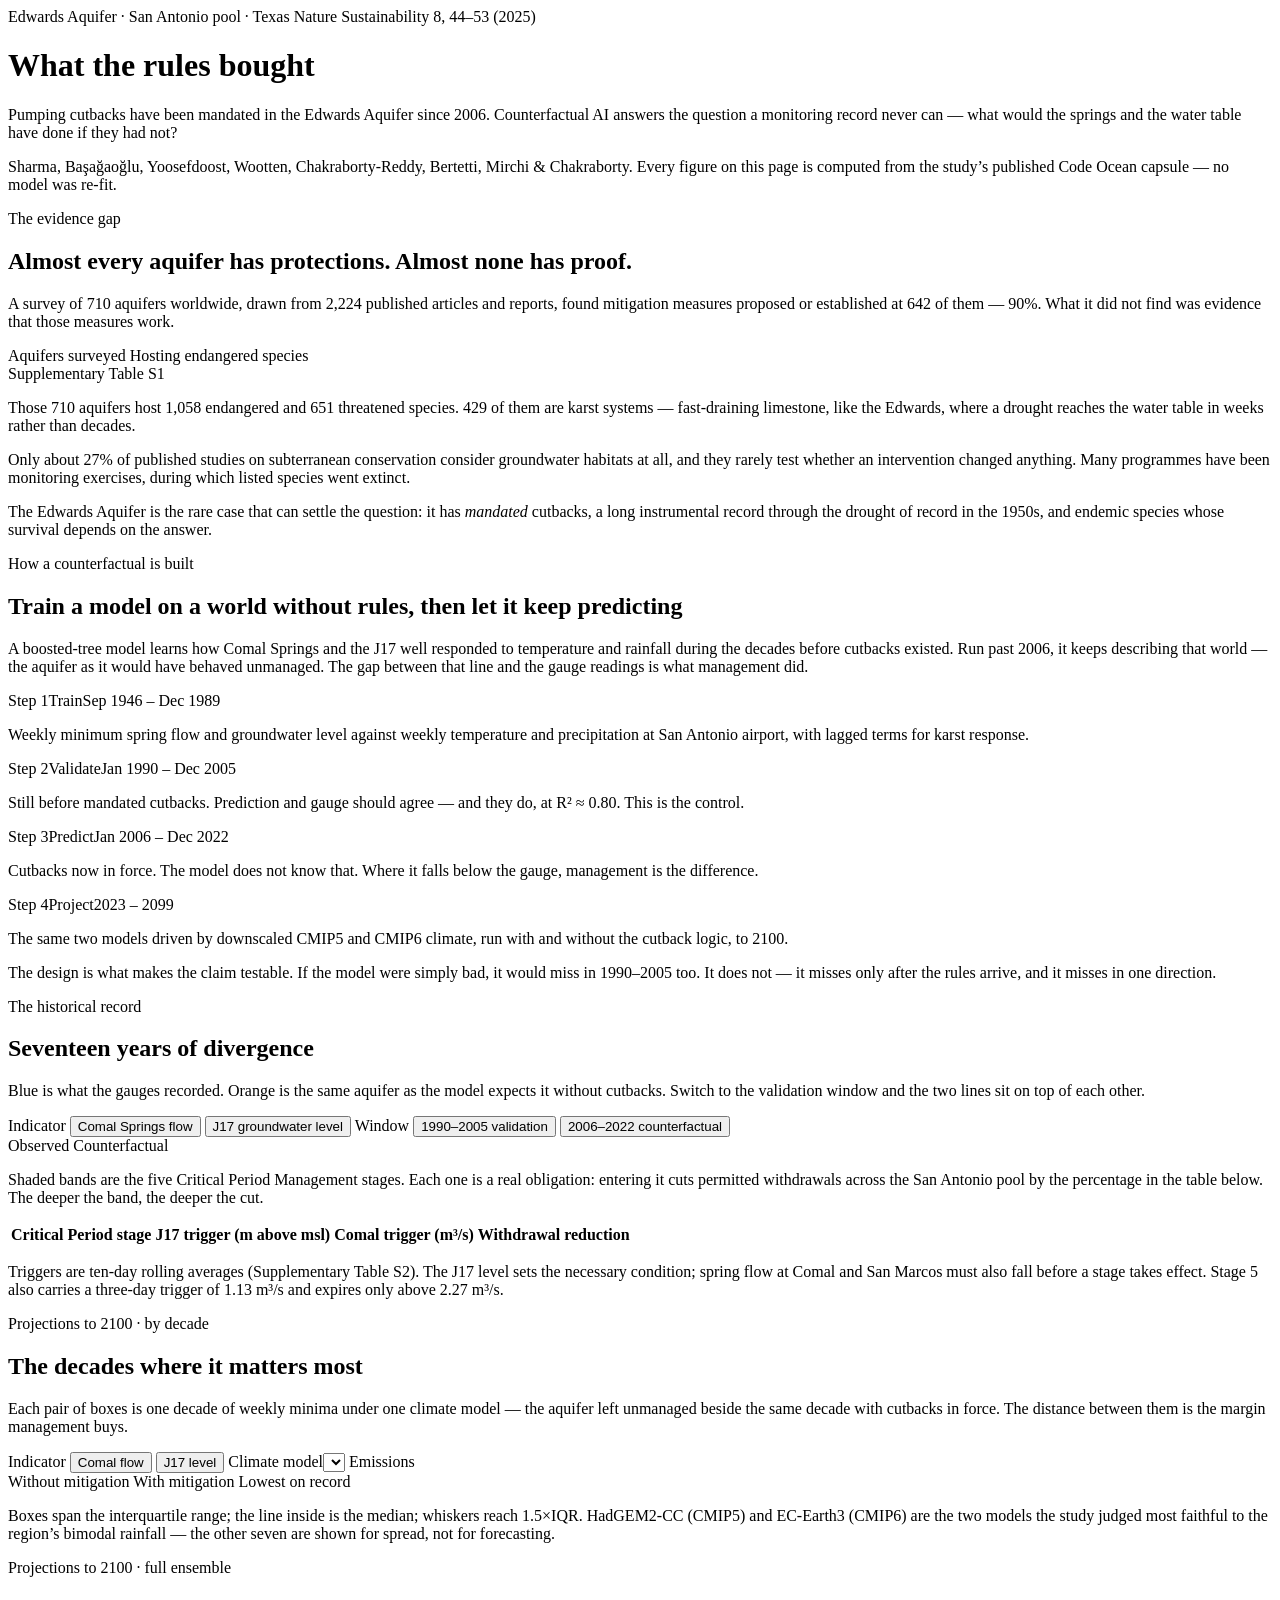
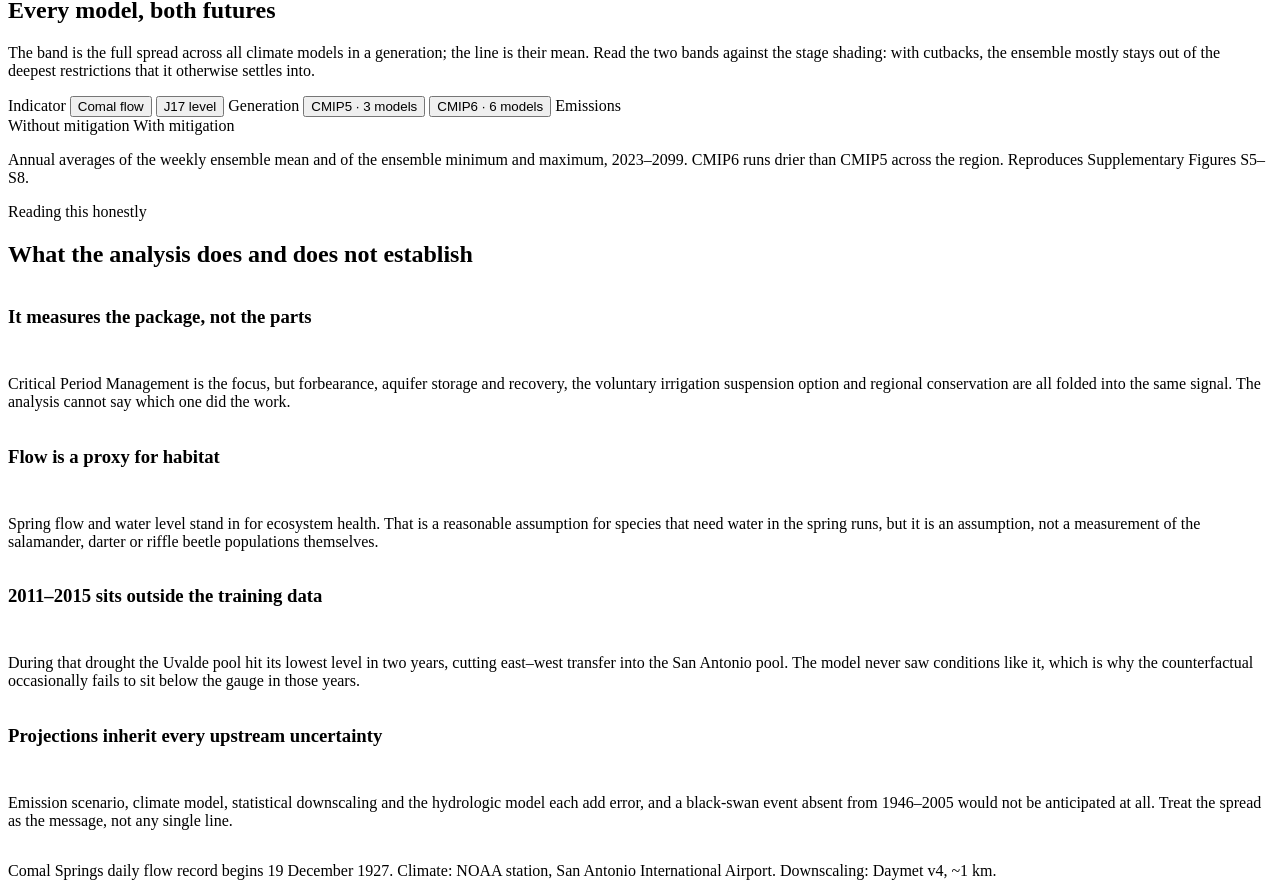
==== commit 13a2eab8: "Split inline CSS and JS out of dashboard_template.html Moves the dashboard's styles and chart logic " ====
--- a/dashboard_template.html
+++ b/dashboard_template.html
@@ -7,190 +7,7 @@
 <link rel="preconnect" href="https://fonts.gstatic.com" crossorigin>
 <link rel="stylesheet" href="https://fonts.googleapis.com/css2?family=Spectral:ital,wght@0,400;0,600;0,700;1,400&family=IBM+Plex+Sans:wght@400;500;600&family=IBM+Plex+Mono:wght@400;500&display=swap">
 <style>
-:root{
-  color-scheme: light;
-  --ground:#EBEEEC;
-  --panel:#F7F8F7;
-  --panel-2:#E2E6E3;
-  --rule:#CBD2CD;
-  --rule-soft:#DCE1DD;
-  --ink:#16201D;
-  --ink-2:#44524D;
-  --ink-3:#6C7B75;
-  --factual:#0A6B9E;
-  --counter:#B4661E;
-  --factual-soft:rgba(10,107,158,.14);
-  --counter-soft:rgba(180,102,30,.14);
-  --cs1:#E4E2DA; --cs2:#D9D5CA; --cs3:#CCC6B7; --cs4:#BDB5A2; --cs5:#ADA28C;
-  --record:#7A4B6B;
-  --shadow:0 1px 2px rgba(22,32,29,.06), 0 8px 24px -16px rgba(22,32,29,.24);
-  --maxw:1080px;
-}
-@media (prefers-color-scheme: dark){
-  :root:not([data-theme="light"]){
-    color-scheme: dark;
-    --ground:#121619;
-    --panel:#191F23;
-    --panel-2:#222A2F;
-    --rule:#333E44;
-    --rule-soft:#262F34;
-    --ink:#E6EBEA;
-    --ink-2:#A8B5B3;
-    --ink-3:#7C8B89;
-    --factual:#3596C2;
-    --counter:#CE7C2A;
-    --factual-soft:rgba(53,150,194,.18);
-    --counter-soft:rgba(206,124,42,.18);
-    --cs1:#1E2428; --cs2:#242B30; --cs3:#2B3339; --cs4:#333C43; --cs5:#3C464E;
-    --record:#B588A6;
-    --shadow:0 1px 2px rgba(0,0,0,.4), 0 8px 28px -18px rgba(0,0,0,.8);
-  }
-}
-:root[data-theme="dark"]{
-  color-scheme: dark;
-  --ground:#121619;
-  --panel:#191F23;
-  --panel-2:#222A2F;
-  --rule:#333E44;
-  --rule-soft:#262F34;
-  --ink:#E6EBEA;
-  --ink-2:#A8B5B3;
-  --ink-3:#7C8B89;
-  --factual:#3596C2;
-  --counter:#CE7C2A;
-  --factual-soft:rgba(53,150,194,.18);
-  --counter-soft:rgba(206,124,42,.18);
-  --cs1:#1E2428; --cs2:#242B30; --cs3:#2B3339; --cs4:#333C43; --cs5:#3C464E;
-  --record:#B588A6;
-  --shadow:0 1px 2px rgba(0,0,0,.4), 0 8px 28px -18px rgba(0,0,0,.8);
-}
-
-body{
-  background:var(--ground);
-  color:var(--ink);
-  font-family:"IBM Plex Sans", ui-sans-serif, system-ui, -apple-system, "Segoe UI", sans-serif;
-  font-size:15px;
-  line-height:1.6;
-  -webkit-font-smoothing:antialiased;
-}
-.wrap{max-width:var(--maxw);margin:0 auto;padding-inline:20px;padding-block:0}
-h1,h2,h3{font-family:Spectral, ui-serif, Georgia, "Times New Roman", serif;font-weight:600;text-wrap:balance;margin:0;line-height:1.18}
-h1{font-size:clamp(2rem,5.2vw,3.15rem);letter-spacing:-.015em}
-h2{font-size:clamp(1.4rem,3vw,1.9rem);letter-spacing:-.01em}
-h3{font-size:1.06rem;font-weight:700}
-p{margin:0}
-a{color:var(--factual)}
-.eyebrow{
-  font-family:"IBM Plex Mono", ui-monospace, "SFMono-Regular", Menlo, monospace;
-  font-size:.7rem;letter-spacing:.14em;text-transform:uppercase;color:var(--ink-3);
-}
-.lede{font-size:1.1rem;color:var(--ink-2);max-width:62ch}
-.note{font-size:.84rem;color:var(--ink-3);max-width:74ch}
-.mono{font-family:"IBM Plex Mono", ui-monospace, Menlo, monospace;font-variant-numeric:tabular-nums}
-
-/* ---------- masthead ---------- */
-.mast{border-bottom:1px solid var(--rule);background:var(--panel)}
-.mast .wrap{padding-block:clamp(40px,7vw,76px) clamp(28px,4vw,44px);display:flex;flex-direction:column;gap:22px}
-.mast-top{display:flex;flex-wrap:wrap;gap:12px;align-items:baseline;justify-content:space-between}
-.hero-q{font-family:Spectral, ui-serif, Georgia, serif;font-style:italic;font-size:clamp(1.05rem,2.4vw,1.35rem);color:var(--ink-2);max-width:56ch}
-.byline{font-size:.85rem;color:var(--ink-3);max-width:70ch}
-
-.keyrow{display:grid;grid-template-columns:repeat(auto-fit,minmax(200px,1fr));gap:1px;background:var(--rule);border:1px solid var(--rule);border-radius:3px;overflow:hidden;margin-top:6px}
-.key{background:var(--panel);padding:16px 18px;display:flex;flex-direction:column;gap:4px}
-.key-v{font-family:"IBM Plex Mono", monospace;font-variant-numeric:tabular-nums;font-size:1.65rem;font-weight:500;line-height:1.05;color:var(--factual)}
-.key-v.warn{color:var(--counter)}
-.key-l{font-size:.8rem;color:var(--ink-2);line-height:1.35}
-.key-s{font-size:.72rem;color:var(--ink-3)}
-
-/* ---------- sections ---------- */
-section{border-bottom:1px solid var(--rule-soft)}
-section > .wrap{padding-block:clamp(38px,6vw,66px);display:flex;flex-direction:column;gap:22px}
-.sec-head{display:flex;flex-direction:column;gap:9px;max-width:68ch}
-
-/* ---------- panels ---------- */
-.panel{background:var(--panel);border:1px solid var(--rule);border-radius:4px;box-shadow:var(--shadow)}
-.panel-bar{
-  display:flex;flex-wrap:wrap;gap:14px 20px;align-items:flex-end;justify-content:space-between;
-  padding:13px 16px;border-bottom:1px solid var(--rule-soft);
-}
-.ctrls{display:flex;flex-wrap:wrap;gap:14px}
-.ctrl{display:flex;flex-direction:column;gap:5px}
-.ctrl > span{font-family:"IBM Plex Mono", monospace;font-size:.64rem;letter-spacing:.12em;text-transform:uppercase;color:var(--ink-3)}
-.seg{display:flex;border:1px solid var(--rule);border-radius:3px;overflow:hidden;background:var(--ground)}
-.seg button{
-  font:inherit;font-size:.82rem;padding:5px 12px;border:0;background:transparent;color:var(--ink-2);cursor:pointer;
-  border-right:1px solid var(--rule);transition:background .12s,color .12s;
-}
-.seg button:last-child{border-right:0}
-.seg button[aria-pressed="true"]{background:var(--ink);color:var(--ground);font-weight:500}
-.seg button:hover:not([aria-pressed="true"]){background:var(--panel-2)}
-select{
-  font:inherit;font-size:.82rem;padding:5px 8px;border:1px solid var(--rule);border-radius:3px;
-  background:var(--ground);color:var(--ink);cursor:pointer;max-width:200px;
-}
-button:focus-visible, select:focus-visible{outline:2px solid var(--factual);outline-offset:1px}
-
-.legend{display:flex;flex-wrap:wrap;gap:8px 16px;align-items:center;font-size:.8rem;color:var(--ink-2)}
-.lg{display:inline-flex;align-items:center;gap:6px;white-space:nowrap}
-.sw{width:15px;height:3px;border-radius:2px;flex:none}
-.sw.box{height:11px;width:11px;border-radius:2px}
-.sw.dash{height:0;border-top:2px dashed var(--record);width:16px}
-
-.plot{padding:8px 6px 4px;position:relative}
-.plot svg{display:block;width:100%;height:auto}
-.readout{
-  display:flex;flex-wrap:wrap;gap:10px 26px;padding:12px 16px;border-top:1px solid var(--rule-soft);
-  font-size:.84rem;color:var(--ink-2);
-}
-.readout b{font-family:"IBM Plex Mono",monospace;font-weight:500;color:var(--ink);font-variant-numeric:tabular-nums}
-
-/* tooltip */
-.tip{
-  position:absolute;pointer-events:none;z-index:5;background:var(--panel);border:1px solid var(--rule);
-  border-radius:3px;padding:7px 10px;font-size:.78rem;line-height:1.45;box-shadow:var(--shadow);
-  white-space:nowrap;opacity:0;transition:opacity .09s;
-}
-.tip.on{opacity:1}
-.tip .tt{font-family:"IBM Plex Mono",monospace;font-size:.7rem;color:var(--ink-3);display:block;margin-bottom:2px}
-.tip .tr{display:flex;gap:8px;justify-content:space-between;align-items:center}
-.tip .tr b{font-family:"IBM Plex Mono",monospace;font-weight:500;font-variant-numeric:tabular-nums}
-
-/* ---------- stage ladder ---------- */
-.ladder{width:100%;border-collapse:collapse;font-size:.85rem}
-.ladder th,.ladder td{text-align:right;padding:9px 10px;border-bottom:1px solid var(--rule-soft)}
-.ladder th:first-child,.ladder td:first-child{text-align:left}
-.ladder thead th{font-family:"IBM Plex Mono",monospace;font-size:.64rem;letter-spacing:.1em;text-transform:uppercase;color:var(--ink-3);font-weight:500}
-.ladder tbody td{font-family:"IBM Plex Mono",monospace;font-variant-numeric:tabular-nums;color:var(--ink-2)}
-.ladder tbody td:first-child{font-family:"IBM Plex Sans",sans-serif;color:var(--ink);font-weight:500}
-.ladder tbody tr:last-child td{border-bottom:0}
-.chip{display:inline-flex;align-items:center;gap:7px}
-.chip i{width:11px;height:11px;border-radius:2px;border:1px solid var(--rule);flex:none}
-.scroll-x{overflow-x:auto}
-
-/* ---------- timeline ---------- */
-.phases{display:grid;grid-template-columns:repeat(auto-fit,minmax(190px,1fr));gap:1px;background:var(--rule);border:1px solid var(--rule);border-radius:3px;overflow:hidden}
-.phase{background:var(--panel);padding:14px 16px;display:flex;flex-direction:column;gap:5px}
-.phase .n{font-family:"IBM Plex Mono",monospace;font-size:.66rem;letter-spacing:.1em;color:var(--ink-3)}
-.phase .t{font-weight:600;font-size:.95rem}
-.phase .y{font-family:"IBM Plex Mono",monospace;font-size:.78rem;color:var(--factual)}
-.phase p{font-size:.82rem;color:var(--ink-2);line-height:1.45}
-
-/* ---------- prose blocks ---------- */
-.cols{display:grid;grid-template-columns:repeat(auto-fit,minmax(260px,1fr));gap:22px}
-.cols p{font-size:.92rem;color:var(--ink-2)}
-.finding{
-  border-left:3px solid var(--factual);padding:2px 0 2px 16px;
-  font-family:Spectral,ui-serif,Georgia,serif;font-size:1.06rem;line-height:1.5;color:var(--ink);max-width:62ch;
-}
-
-/* ---------- footer ---------- */
-footer .wrap{padding-block:34px 46px;display:flex;flex-direction:column;gap:14px}
-.cite{font-size:.85rem;color:var(--ink-2);max-width:78ch;line-height:1.6}
-.cite a{word-break:break-word}
-.meta-row{display:flex;flex-wrap:wrap;gap:8px 22px;font-size:.78rem;color:var(--ink-3)}
-
-@media (prefers-reduced-motion: reduce){*{transition:none!important;animation:none!important}}
-</style>
+__CSS__</style>
 </head>
 <body>
 
@@ -402,536 +219,6 @@
 
 <script id="payload" type="application/json">__DATA__</script>
 <script>
-(function(){
-"use strict";
-const D = JSON.parse(document.getElementById("payload").textContent);
-const NS = "http://www.w3.org/2000/svg";
-const css = n => getComputedStyle(document.documentElement).getPropertyValue(n).trim();
-
-const SITE = {
-  comal: {label:"Comal Springs flow", short:"Comal", unit:"m³/s", dec:2,
-          axis:"Weekly minimum flow (m³/s)", key:"comal", dir:"down"},
-  j17:   {label:"J17 groundwater level", short:"J17", unit:"m", dec:1,
-          axis:"Weekly minimum level (m above msl)", key:"j17", dir:"down"}
-};
-const SCEN_LABEL = {rcp45:"RCP 4.5", rcp85:"RCP 8.5", ssp245:"SSP 2-4.5", ssp585:"SSP 5-8.5"};
-const GEN_OF = g => D.cmip5.includes(g) ? "CMIP5" : "CMIP6";
-const fmt = (v,d) => v==null ? "–" : v.toFixed(d);
-
-function el(tag, attrs, parent){
-  const e = document.createElementNS(NS, tag);
-  for (const k in attrs) if (attrs[k] !== null && attrs[k] !== undefined) e.setAttribute(k, attrs[k]);
-  if (parent) parent.appendChild(e);
-  return e;
-}
-function text(parent, x, y, s, o){
-  o = o || {};
-  const t = el("text", {x, y, fill:o.fill||css("--ink-3"), "font-size":o.size||11,
-    "text-anchor":o.anchor||"start", "font-family":o.mono===false?'"IBM Plex Sans",sans-serif':'"IBM Plex Mono",monospace',
-    "font-weight":o.weight||400, "dominant-baseline":o.base||"auto"}, parent);
-  t.textContent = s;
-  return t;
-}
-
-/* Round the axis to human numbers, and hand back the ticks that go with it,
-   so every label names a value the scale actually reaches. */
-function niceScale(lo, hi, target){
-  const span = (hi - lo) || 1;
-  const raw = span / target;
-  const mag = Math.pow(10, Math.floor(Math.log10(raw)));
-  const n = raw / mag;
-  const step = (n <= 1 ? 1 : n <= 2 ? 2 : n <= 2.5 ? 2.5 : n <= 5 ? 5 : 10) * mag;
-  const nlo = Math.floor(lo / step) * step;
-  const nhi = Math.ceil(hi / step) * step;
-  const ticks = [];
-  for (let v = nlo; v <= nhi + step * 1e-6; v += step) ticks.push(+v.toFixed(6));
-  return {lo:nlo, hi:nhi, ticks, dp: Number.isInteger(step) ? 0 : 1};
-}
-
-/* Redraw on width change so labels keep their real pixel size instead of
-   being scaled down with a viewBox. */
-function responsive(node, draw){
-  let last = 0;
-  const run = () => {
-    const w = Math.max(280, Math.round(node.clientWidth));
-    if (w === last && node.firstChild) return;
-    last = w;
-    node.textContent = "";
-    draw(node, w);
-  };
-  run();
-  if (window.ResizeObserver) new ResizeObserver(run).observe(node);
-  node.__redraw = () => { last = 0; run(); };
-  return run;
-}
-
-/* ---------- stage bands ---------- */
-function stageBands(g, site, x0, x1, y, yMin){
-  const shades = [css("--cs1"),css("--cs2"),css("--cs3"),css("--cs4"),css("--cs5")];
-  const th = D.stages.map(s => s[site]);
-  for (let i=0;i<5;i++){
-    const top = th[i];
-    const bot = (i<4) ? th[i+1] : yMin;
-    const yT = y(top), yB = y(bot);
-    if (yB <= yT) continue;
-    el("rect",{x:x0,y:yT,width:x1-x0,height:yB-yT,fill:shades[i]},g);
-  }
-  for (let i=0;i<5;i++){
-    const yy = y(th[i]);
-    if (yy < y.range0 || yy > y.range1) continue;
-    el("line",{x1:x0,x2:x1,y1:yy,y2:yy,stroke:css("--rule"),"stroke-width":1,"shape-rendering":"crispEdges"},g);
-    text(g, x1+5, yy+3.5, D.stages[i].id, {anchor:"start", size:9.5, fill:css("--ink-3")});
-  }
-}
-
-/* ---------- 1. regional survey ---------- */
-const REGIONS = [
-  {name:"Europe",        surveyed:300, endangered:278},
-  {name:"North America", surveyed:161, endangered:117},
-  {name:"Australia",     surveyed:94,  endangered:20},
-  {name:"Asia",          surveyed:75,  endangered:50},
-  {name:"Africa",        surveyed:64,  endangered:44},
-  {name:"South America", surveyed:16,  endangered:16}
-];
-responsive(document.getElementById("regions"), (node, W) => {
-  const padL = 116, padR = 46, padT = 10, padB = 28;
-  const rowH = 38, H = padT + REGIONS.length*rowH + padB;
-  const svg = el("svg",{viewBox:`0 0 ${W} ${H}`, width:W, height:H, role:"img",
-    "aria-label":"Aquifers surveyed and aquifers hosting endangered species, by region"}, node);
-  const max = 300, x0 = padL, x1 = W - padR;
-  const x = v => x0 + (v/max)*(x1-x0);
-  [0,100,200,300].forEach(t=>{
-    el("line",{x1:x(t),x2:x(t),y1:padT,y2:H-padB,stroke:css("--rule-soft"),"stroke-width":1},svg);
-    text(svg, x(t), H-padB+15, String(t), {anchor:"middle", size:10});
-  });
-  REGIONS.forEach((r,i)=>{
-    const yTop = padT + i*rowH;
-    text(svg, x0-10, yTop+20, r.name, {anchor:"end", size:12, fill:css("--ink"), mono:false, weight:500});
-    el("rect",{x:x0,y:yTop+6,width:Math.max(1,x(r.surveyed)-x0),height:11,rx:2,fill:css("--factual")},svg);
-    el("rect",{x:x0,y:yTop+21,width:Math.max(1,x(r.endangered)-x0),height:11,rx:2,fill:css("--counter")},svg);
-    text(svg, x(r.surveyed)+6, yTop+15, String(r.surveyed), {size:10, fill:css("--ink-2")});
-    text(svg, x(r.endangered)+6, yTop+30, String(r.endangered), {size:10, fill:css("--ink-2")});
-  });
-  text(svg, x0, H-padB+15, "0", {anchor:"middle", size:10});
-});
-
-/* ---------- 2. key figures ---------- */
-(function(){
-  const c = D.historical.series.comal_counterfactual, j = D.historical.series.j17_counterfactual;
-  const dQ = c.obs_median - c.cf_median, dG = j.obs_median - j.cf_median;
-  const items = [
-    {v:"+"+dQ.toFixed(2), s:"m³/s", l:"Higher median spring flow at Comal than without the cutbacks, 2006–2022", warn:false},
-    {v:"+"+dG.toFixed(2), s:"m", l:"Higher median water table at the J17 index well over the same 17 years", warn:false},
-    {v:"0.80 → 0.30", s:"R²", l:"Model agreement before cutbacks, then after — the divergence is the finding", warn:true},
-    {v:"144", s:"days", l:"Comal Springs ran dry in 1956, the benchmark these rules exist to avoid", warn:true}
-  ];
-  document.getElementById("keyrow").innerHTML = items.map(i=>
-    `<div class="key"><span class="key-v${i.warn?" warn":""}">${i.v}</span>`+
-    `<span class="key-s">${i.s}</span><span class="key-l">${i.l}</span></div>`).join("");
-})();
-
-/* ---------- 3. stage ladder ---------- */
-(function(){
-  const shades = ["--cs1","--cs2","--cs3","--cs4","--cs5"];
-  document.getElementById("ladder").innerHTML = D.stages.map((s,i)=>
-    `<tr><td><span class="chip"><i style="background:var(${shades[i]})"></i>${s.id}</span></td>`+
-    `<td>${s.j17.toFixed(1)}</td><td>${s.comal.toFixed(2)}</td><td>−${s.cutback}%</td></tr>`).join("");
-})();
-
-/* ---------- 4. historical ---------- */
-const hist = {site:"comal", period:"counterfactual"};
-const histNode = document.getElementById("hist");
-const histTip = document.createElement("div");
-histTip.className = "tip";
-histNode.parentNode.appendChild(histTip);
-
-function drawHist(node, W){
-  const s = SITE[hist.site], rec = D.historical.series[`${hist.site}_${hist.period}`];
-  const dates = D.historical.dates[hist.period];
-  const obs = rec.observed, cf = rec.counterfactual;
-  const padL = 52, padR = 42, padT = 14, padB = 34;
-  const H = Math.round(Math.max(260, Math.min(420, W*0.44)));
-  const svg = el("svg",{viewBox:`0 0 ${W} ${H}`, width:W, height:H, role:"img",
-    "aria-label":`${s.label}: observed versus counterfactual, ${rec.years[0]}–${rec.years[1]}`}, node);
-  const x0=padL, x1=W-padR, yT=padT, yB=H-padB;
-
-  const all = obs.concat(cf).filter(v=>v!=null);
-  let lo = Math.min.apply(null, all), hi = Math.max.apply(null, all);
-  const th = D.stages.map(v=>v[hist.site]);
-  lo = Math.min(lo, th[4]); hi = Math.max(hi, th[0]);
-  if (hist.site === "comal") lo = Math.max(0, lo);
-  const ns = niceScale(lo, hi, 5);
-  lo = hist.site==="comal" ? Math.max(0, ns.lo) : ns.lo;
-  hi = ns.hi;
-  const y = v => yB - (v-lo)/(hi-lo)*(yB-yT);
-  y.range0 = yT; y.range1 = yB;
-  const x = i => x0 + i/(dates.length-1)*(x1-x0);
-
-  const gB = el("g",{},svg);
-  stageBands(gB, hist.site, x0, x1, y, lo);
-
-  // y axis
-  ns.ticks.forEach(v => {
-    if (v < lo || v > hi) return;
-    text(svg, x0-8, y(v)+3.5, v.toFixed(ns.dp), {anchor:"end", size:10});
-  });
-  text(svg, 12, (yT+yB)/2, s.axis, {anchor:"middle", size:10,
-    fill:css("--ink-3")}).setAttribute("transform",`rotate(-90 12 ${(yT+yB)/2})`);
-
-  // x axis — year ticks
-  const y0 = +dates[0].slice(0,4), y1 = +dates[dates.length-1].slice(0,4);
-  const stepY = (y1-y0) > 12 ? 4 : 2;
-  for (let yy=Math.ceil(y0/stepY)*stepY; yy<=y1; yy+=stepY){
-    let idx = dates.findIndex(d => +d.slice(0,4) === yy);
-    if (idx < 0) continue;
-    el("line",{x1:x(idx),x2:x(idx),y1:yT,y2:yB,stroke:css("--rule-soft"),"stroke-width":1},svg);
-    text(svg, x(idx), yB+16, String(yy), {anchor:"middle", size:10});
-  }
-  el("rect",{x:x0,y:yT,width:x1-x0,height:yB-yT,fill:"none",stroke:css("--rule"),"stroke-width":1},svg);
-
-  const path = arr => arr.map((v,i)=> v==null ? null : `${i===0||arr[i-1]==null?"M":"L"}${x(i).toFixed(1)} ${y(v).toFixed(1)}`)
-                        .filter(Boolean).join(" ");
-  el("path",{d:path(cf), fill:"none", stroke:css("--counter"), "stroke-width":1.6,
-    "stroke-linejoin":"round","stroke-linecap":"round"}, svg);
-  el("path",{d:path(obs), fill:"none", stroke:css("--factual"), "stroke-width":1.6,
-    "stroke-linejoin":"round","stroke-linecap":"round"}, svg);
-
-  // hover
-  const cross = el("line",{x1:0,x2:0,y1:yT,y2:yB,stroke:css("--ink-3"),"stroke-width":1,opacity:0},svg);
-  const d1 = el("circle",{r:4,fill:css("--factual"),stroke:css("--panel"),"stroke-width":2,opacity:0},svg);
-  const d2 = el("circle",{r:4,fill:css("--counter"),stroke:css("--panel"),"stroke-width":2,opacity:0},svg);
-  const hit = el("rect",{x:x0,y:yT,width:x1-x0,height:yB-yT,fill:"transparent"},svg);
-  const move = ev => {
-    const r = svg.getBoundingClientRect();
-    const px = (ev.touches? ev.touches[0].clientX : ev.clientX) - r.left;
-    const i = Math.max(0, Math.min(dates.length-1,
-      Math.round((px - x0*(r.width/W)) / ((x1-x0)*(r.width/W)) * (dates.length-1))));
-    if (obs[i]==null) return;
-    cross.setAttribute("x1",x(i)); cross.setAttribute("x2",x(i)); cross.setAttribute("opacity",.5);
-    d1.setAttribute("cx",x(i)); d1.setAttribute("cy",y(obs[i])); d1.setAttribute("opacity",1);
-    d2.setAttribute("cx",x(i)); d2.setAttribute("cy",y(cf[i])); d2.setAttribute("opacity",1);
-    histTip.innerHTML = `<span class="tt">Week of ${dates[i]}</span>`+
-      `<span class="tr"><span>Observed</span><b style="color:var(--factual)">${fmt(obs[i],s.dec)} ${s.unit}</b></span>`+
-      `<span class="tr"><span>Counterfactual</span><b style="color:var(--counter)">${fmt(cf[i],s.dec)} ${s.unit}</b></span>`;
-    histTip.classList.add("on");
-    const sc = r.width/W, left = x(i)*sc;
-    histTip.style.left = Math.min(r.width - histTip.offsetWidth - 6, Math.max(6, left + 12)) + "px";
-    histTip.style.top = Math.max(6, y(Math.max(obs[i],cf[i]))*sc - 10) + "px";
-  };
-  hit.addEventListener("mousemove", move);
-  hit.addEventListener("touchmove", ev => { move(ev); ev.preventDefault(); }, {passive:false});
-  const off = () => { histTip.classList.remove("on"); cross.setAttribute("opacity",0);
-    d1.setAttribute("opacity",0); d2.setAttribute("opacity",0); };
-  hit.addEventListener("mouseleave", off);
-  hit.addEventListener("touchend", off);
-}
-
-function weeksBelow(arr, threshold){
-  let n = 0;
-  for (const v of arr) if (v != null && v < threshold) n++;
-  return n;
-}
-function updateHist(){
-  const s = SITE[hist.site], rec = D.historical.series[`${hist.site}_${hist.period}`];
-  const cs4 = D.stages[3][hist.site];
-  const oB = weeksBelow(rec.observed, cs4), cB = weeksBelow(rec.counterfactual, cs4);
-  document.getElementById("hist-readout").innerHTML =
-    `<span>Agreement <b>R² ${rec.r2.toFixed(3)}</b></span>`+
-    `<span>Error <b>RMSE ${rec.rmse.toFixed(3)} ${s.unit}</b></span>`+
-    `<span>Median observed <b>${fmt(rec.obs_median,s.dec)}</b> · counterfactual <b>${fmt(rec.cf_median,s.dec)} ${s.unit}</b></span>`+
-    `<span>Weeks below CS4 <b>${oB}</b> observed · <b>${cB}</b> counterfactual</span>`;
-
-  const f = document.getElementById("hist-finding");
-  if (hist.period === "validation"){
-    f.textContent = `Before the cutbacks existed, the model reproduces ${s.short} to R² ${rec.r2.toFixed(2)}. `+
-      `It is a working description of the unmanaged aquifer — which is what licenses the comparison in the other window.`;
-  } else {
-    const d = (rec.obs_median - rec.cf_median).toFixed(s.dec);
-    f.textContent = `The same model, unchanged, now explains only R² ${rec.r2.toFixed(2)} of what the gauges did. `+
-      `It runs low by ${d} ${s.unit} at the median and spends ${cB - oB} more weeks below CS4 than reality did. `+
-      `The model did not get worse — the aquifer stopped behaving like one nobody was managing.`;
-  }
-  histNode.__redraw ? histNode.__redraw() : null;
-}
-responsive(histNode, drawHist);
-
-/* ---------- 5. decadal boxplots ---------- */
-const dec = {site:"comal", gcm:"HadGEM2-CC", scen:"rcp85"};
-const decNode = document.getElementById("dec");
-const decTip = document.createElement("div");
-decTip.className = "tip";
-decNode.parentNode.appendChild(decTip);
-
-function decKey(mit){ return `${dec.site}|${dec.gcm}|${dec.scen}|${mit}`; }
-
-function drawDec(node, W){
-  const s = SITE[dec.site];
-  const NM = D.decadal[decKey("NM")], M = D.decadal[decKey("M")];
-  if (!NM || !M) return;
-  const padL = 52, padR = 42, padT = 14, padB = 40;
-  const H = Math.round(Math.max(280, Math.min(420, W*0.46)));
-  const svg = el("svg",{viewBox:`0 0 ${W} ${H}`, width:W, height:H, role:"img",
-    "aria-label":`Decadal ${s.label} with and without mitigation, ${dec.gcm} ${SCEN_LABEL[dec.scen]}`}, node);
-  const x0=padL, x1=W-padR, yT=padT, yB=H-padB;
-
-  const vals = [];
-  NM.concat(M).forEach(b => { if(b){ vals.push(b.lo, b.hi); } });
-  const th = D.stages.map(v=>v[dec.site]);
-  const recLine = dec.site==="comal" ? D.extremes.comal_min : D.extremes.j17_min;
-  let lo = Math.min.apply(null, vals.concat([th[4], recLine]));
-  let hi = Math.max.apply(null, vals.concat([th[0]]));
-  if (dec.site === "comal") lo = Math.max(0, lo);
-  const ns = niceScale(lo, hi, 5);
-  lo = dec.site==="comal" ? Math.max(0, ns.lo) : ns.lo;
-  hi = ns.hi;
-  const y = v => yB - (v-lo)/(hi-lo)*(yB-yT);
-  y.range0 = yT; y.range1 = yB;
-
-  stageBands(el("g",{},svg), dec.site, x0, x1, y, lo);
-
-  ns.ticks.forEach(v => {
-    if (v < lo || v > hi) return;
-    text(svg, x0-8, y(v)+3.5, v.toFixed(ns.dp), {anchor:"end", size:10});
-  });
-  text(svg, 12, (yT+yB)/2, s.axis, {anchor:"middle", size:10}).setAttribute(
-    "transform",`rotate(-90 12 ${(yT+yB)/2})`);
-
-  // lowest-on-record reference
-  if (recLine >= lo && recLine <= hi){
-    el("line",{x1:x0,x2:x1,y1:y(recLine),y2:y(recLine),stroke:css("--record"),
-      "stroke-width":2,"stroke-dasharray":"5 4"},svg);
-  }
-  el("rect",{x:x0,y:yT,width:x1-x0,height:yB-yT,fill:"none",stroke:css("--rule"),"stroke-width":1},svg);
-
-  const n = D.decadeStarts.length;
-  const slot = (x1-x0)/n;
-  const bw = Math.min(17, slot*0.30);
-  const gap = 2; // surface gap between the paired boxes
-
-  const drawBox = (b, cx, color, meta) => {
-    if (!b) return;
-    el("line",{x1:cx,x2:cx,y1:y(b.hi),y2:y(b.lo),stroke:color,"stroke-width":1.4},svg);
-    el("line",{x1:cx-bw*0.26,x2:cx+bw*0.26,y1:y(b.hi),y2:y(b.hi),stroke:color,"stroke-width":1.4},svg);
-    el("line",{x1:cx-bw*0.26,x2:cx+bw*0.26,y1:y(b.lo),y2:y(b.lo),stroke:color,"stroke-width":1.4},svg);
-    const top = y(b.q3), h = Math.max(2, y(b.q1)-y(b.q3));
-    const r = el("rect",{x:cx-bw/2,y:top,width:bw,height:h,rx:2,fill:color,
-      stroke:css("--panel"),"stroke-width":1},svg);
-    el("line",{x1:cx-bw/2,x2:cx+bw/2,y1:y(b.med),y2:y(b.med),stroke:css("--panel"),"stroke-width":2},svg);
-    r.addEventListener("mouseenter", ev => {
-      decTip.innerHTML = `<span class="tt">${meta.decade} · ${meta.which}</span>`+
-        `<span class="tr"><span>Median</span><b>${fmt(b.med,s.dec)} ${s.unit}</b></span>`+
-        `<span class="tr"><span>IQR</span><b>${fmt(b.q1,s.dec)} – ${fmt(b.q3,s.dec)}</b></span>`+
-        (dec.site==="comal" && b.zero>0 ? `<span class="tr"><span>No-flow weeks</span><b>${b.zero}%</b></span>`:"");
-      decTip.classList.add("on");
-      const pr = decNode.parentNode.getBoundingClientRect(), rr = ev.target.getBoundingClientRect();
-      decTip.style.left = Math.min(pr.width - decTip.offsetWidth - 6,
-        Math.max(6, rr.left - pr.left + rr.width/2 - decTip.offsetWidth/2)) + "px";
-      decTip.style.top = Math.max(6, rr.top - pr.top - decTip.offsetHeight - 6) + "px";
-    });
-    r.addEventListener("mouseleave", () => decTip.classList.remove("on"));
-  };
-
-  D.decadeStarts.forEach((yr,i)=>{
-    const cx = x0 + slot*(i+0.5);
-    drawBox(NM[i], cx - bw/2 - gap/2, css("--counter"), {decade:`${yr}–${yr+9}`, which:"Without mitigation"});
-    drawBox(M[i],  cx + bw/2 + gap/2, css("--factual"), {decade:`${yr}–${yr+9}`, which:"With mitigation"});
-    text(svg, cx, yB+16, String(yr), {anchor:"middle", size:10});
-  });
-  text(svg, (x0+x1)/2, H-6, "Decade beginning", {anchor:"middle", size:10, mono:false});
-}
-
-function updateDec(){
-  const s = SITE[dec.site];
-  const NM = D.decadal[decKey("NM")], M = D.decadal[decKey("M")];
-  let worst = -1, wi = 0;
-  NM.forEach((b,i)=>{ if(b && (worst<0 || b.med < worst)){ worst = b.med; wi = i; }});
-  const gain = M[wi].med - NM[wi].med;
-  const zero = dec.site==="comal"
-    ? `<span>No-flow weeks in that decade <b>${NM[wi].zero}%</b> without · <b>${M[wi].zero}%</b> with</span>` : "";
-  document.getElementById("dec-readout").innerHTML =
-    `<span>${dec.gcm} · ${SCEN_LABEL[dec.scen]}</span>`+
-    `<span>Hardest decade <b>${D.decadeStarts[wi]}–${D.decadeStarts[wi]+9}</b></span>`+
-    `<span>Median <b>${fmt(NM[wi].med,s.dec)}</b> without → <b>${fmt(M[wi].med,s.dec)} ${s.unit}</b> with `+
-    `(<b>${gain>=0?"+":""}${gain.toFixed(s.dec)}</b>)</span>` + zero;
-  decNode.__redraw && decNode.__redraw();
-}
-
-/* ---------- 6. ensemble envelope ---------- */
-const env = {site:"comal", gen:"CMIP5", scen:"rcp45"};
-const envNode = document.getElementById("env");
-const envTip = document.createElement("div");
-envTip.className = "tip";
-envNode.parentNode.appendChild(envTip);
-
-function drawEnv(node, W){
-  const s = SITE[env.site];
-  const years = D.envelope.years;
-  const NM = D.envelope.data[`${env.site}|${env.gen}|${env.scen}|NM`];
-  const M  = D.envelope.data[`${env.site}|${env.gen}|${env.scen}|M`];
-  if (!NM || !M) return;
-  const padL = 52, padR = 42, padT = 14, padB = 34;
-  const H = Math.round(Math.max(270, Math.min(400, W*0.42)));
-  const svg = el("svg",{viewBox:`0 0 ${W} ${H}`, width:W, height:H, role:"img",
-    "aria-label":`${env.gen} ensemble ${s.label} with and without mitigation under ${SCEN_LABEL[env.scen]}`}, node);
-  const x0=padL, x1=W-padR, yT=padT, yB=H-padB;
-
-  const vals = NM.lo.concat(NM.hi, M.lo, M.hi).filter(v=>v!=null);
-  const th = D.stages.map(v=>v[env.site]);
-  let lo = Math.min.apply(null, vals.concat([th[4]]));
-  let hi = Math.max.apply(null, vals.concat([th[0]]));
-  if (env.site === "comal") lo = Math.max(0, lo);
-  const ns = niceScale(lo, hi, 5);
-  lo = env.site==="comal" ? Math.max(0, ns.lo) : ns.lo;
-  hi = ns.hi;
-  const y = v => yB - (v-lo)/(hi-lo)*(yB-yT);
-  y.range0 = yT; y.range1 = yB;
-  const x = i => x0 + i/(years.length-1)*(x1-x0);
-
-  stageBands(el("g",{},svg), env.site, x0, x1, y, lo);
-
-  ns.ticks.forEach(v => {
-    if (v < lo || v > hi) return;
-    text(svg, x0-8, y(v)+3.5, v.toFixed(ns.dp), {anchor:"end", size:10});
-  });
-  text(svg, 12, (yT+yB)/2, s.axis, {anchor:"middle", size:10}).setAttribute(
-    "transform",`rotate(-90 12 ${(yT+yB)/2})`);
-  years.forEach((yy,i)=>{
-    if (yy % 10 !== 0) return;
-    el("line",{x1:x(i),x2:x(i),y1:yT,y2:yB,stroke:css("--rule-soft"),"stroke-width":1},svg);
-    text(svg, x(i), yB+16, String(yy), {anchor:"middle", size:10});
-  });
-
-  const band = (d, fill) => {
-    const up = d.hi.map((v,i)=>`${i?"L":"M"}${x(i).toFixed(1)} ${y(v).toFixed(1)}`).join(" ");
-    const dn = d.lo.map((v,i)=>[x(d.lo.length-1-i), y(d.lo[d.lo.length-1-i])])
-                   .map(p=>`L${p[0].toFixed(1)} ${p[1].toFixed(1)}`).join(" ");
-    el("path",{d:up+" "+dn+" Z", fill, stroke:"none"}, svg);
-  };
-  const line = (d, stroke) => el("path",{
-    d:d.mean.map((v,i)=>`${i?"L":"M"}${x(i).toFixed(1)} ${y(v).toFixed(1)}`).join(" "),
-    fill:"none", stroke, "stroke-width":2, "stroke-linejoin":"round"}, svg);
-
-  band(NM, css("--counter-soft"));
-  band(M,  css("--factual-soft"));
-  line(NM, css("--counter"));
-  line(M,  css("--factual"));
-  el("rect",{x:x0,y:yT,width:x1-x0,height:yB-yT,fill:"none",stroke:css("--rule"),"stroke-width":1},svg);
-
-  const cross = el("line",{x1:0,x2:0,y1:yT,y2:yB,stroke:css("--ink-3"),"stroke-width":1,opacity:0},svg);
-  const hit = el("rect",{x:x0,y:yT,width:x1-x0,height:yB-yT,fill:"transparent"},svg);
-  hit.addEventListener("mousemove", ev => {
-    const r = svg.getBoundingClientRect(), sc = r.width/W;
-    const i = Math.max(0, Math.min(years.length-1,
-      Math.round((ev.clientX - r.left - x0*sc) / ((x1-x0)*sc) * (years.length-1))));
-    cross.setAttribute("x1",x(i)); cross.setAttribute("x2",x(i)); cross.setAttribute("opacity",.5);
-    envTip.innerHTML = `<span class="tt">${years[i]} · ${env.gen} ensemble mean</span>`+
-      `<span class="tr"><span>Without mitigation</span><b style="color:var(--counter)">${fmt(NM.mean[i],s.dec)} ${s.unit}</b></span>`+
-      `<span class="tr"><span>With mitigation</span><b style="color:var(--factual)">${fmt(M.mean[i],s.dec)} ${s.unit}</b></span>`;
-    envTip.classList.add("on");
-    envTip.style.left = Math.min(r.width - envTip.offsetWidth - 6, Math.max(6, x(i)*sc + 12)) + "px";
-    envTip.style.top = yT*sc + 6 + "px";
-  });
-  hit.addEventListener("mouseleave", () => { envTip.classList.remove("on"); cross.setAttribute("opacity",0); });
-}
-
-function updateEnv(){
-  const s = SITE[env.site];
-  const NM = D.envelope.data[`${env.site}|${env.gen}|${env.scen}|NM`];
-  const M  = D.envelope.data[`${env.site}|${env.gen}|${env.scen}|M`];
-  const n = NM.mean.length, half = Math.floor(n/2);
-  const avg = a => a.reduce((x,y)=>x+y,0)/a.length;
-  const lateN = avg(NM.mean.slice(half)), lateM = avg(M.mean.slice(half));
-  const cs4 = D.stages[3][env.site];
-  const yrsBelowN = NM.mean.filter(v=>v<cs4).length, yrsBelowM = M.mean.filter(v=>v<cs4).length;
-  document.getElementById("env-readout").innerHTML =
-    `<span>${env.gen} · ${SCEN_LABEL[env.scen]} · ${env.gen==="CMIP5"?D.cmip5.length:D.cmip6.length} models</span>`+
-    `<span>Post-2061 ensemble mean <b>${fmt(lateN,s.dec)}</b> without → <b>${fmt(lateM,s.dec)} ${s.unit}</b> with</span>`+
-    `<span>Years with the mean below CS4 <b>${yrsBelowN}</b> without · <b>${yrsBelowM}</b> with</span>`;
-  envNode.__redraw && envNode.__redraw();
-}
-
-/* ---------- controls ---------- */
-function segment(id, onPick){
-  const host = document.getElementById(id);
-  host.addEventListener("click", ev => {
-    const b = ev.target.closest("button[data-v]");
-    if (!b || b.getAttribute("aria-pressed") === "true") return;
-    host.querySelectorAll("button[data-v]").forEach(x =>
-      x.setAttribute("aria-pressed", String(x === b)));
-    onPick(b.dataset.v);
-  });
-}
-function fillSeg(id, opts, active){
-  document.getElementById(id).innerHTML = opts.map(o =>
-    `<button type="button" data-v="${o[0]}" aria-pressed="${o[0]===active}">${o[1]}</button>`).join("");
-}
-
-segment("hist-site", v => { hist.site = v; updateHist(); });
-segment("hist-period", v => { hist.period = v; updateHist(); });
-
-const gcmSel = document.getElementById("dec-gcm");
-gcmSel.innerHTML =
-  `<optgroup label="CMIP5">${D.cmip5.map(g=>`<option value="${g}">${g}</option>`).join("")}</optgroup>`+
-  `<optgroup label="CMIP6">${D.cmip6.map(g=>`<option value="${g}">${g}</option>`).join("")}</optgroup>`;
-gcmSel.value = dec.gcm;
-function decScenOpts(){
-  return D.scenarios[GEN_OF(dec.gcm)].map(p => [p[0], p[1]]);
-}
-function syncDecScen(){
-  const opts = decScenOpts();
-  if (!opts.some(o => o[0] === dec.scen)) dec.scen = opts[0][0];
-  fillSeg("dec-scen", opts, dec.scen);
-}
-gcmSel.addEventListener("change", () => { dec.gcm = gcmSel.value; syncDecScen(); updateDec(); });
-segment("dec-site", v => { dec.site = v; updateDec(); });
-document.getElementById("dec-scen").addEventListener("click", ev => {
-  const b = ev.target.closest("button[data-v]");
-  if (!b || b.getAttribute("aria-pressed")==="true") return;
-  document.getElementById("dec-scen").querySelectorAll("button").forEach(x =>
-    x.setAttribute("aria-pressed", String(x===b)));
-  dec.scen = b.dataset.v; updateDec();
-});
-
-function syncEnvScen(){
-  const opts = D.scenarios[env.gen].map(p => [p[0], p[1]]);
-  if (!opts.some(o => o[0] === env.scen)) env.scen = opts[0][0];
-  fillSeg("env-scen", opts, env.scen);
-}
-segment("env-site", v => { env.site = v; updateEnv(); });
-segment("env-gen", v => { env.gen = v; syncEnvScen(); updateEnv(); });
-document.getElementById("env-scen").addEventListener("click", ev => {
-  const b = ev.target.closest("button[data-v]");
-  if (!b || b.getAttribute("aria-pressed")==="true") return;
-  document.getElementById("env-scen").querySelectorAll("button").forEach(x =>
-    x.setAttribute("aria-pressed", String(x===b)));
-  env.scen = b.dataset.v; updateEnv();
-});
-
-/* ---------- citation ---------- */
-document.getElementById("cite").innerHTML =
-  `Sharma, C., Ba&#351;a&#287;ao&#287;lu, H., Yoosefdoost, I., Wootten, A., Chakraborty-Reddy, D., Bertetti, F.&nbsp;P., `+
-  `Mirchi, A. &amp; Chakraborty, D. <em>${D.meta.title}.</em> ${D.meta.journal}. `+
-  `<a href="https://doi.org/${D.meta.doi}">doi.org/${D.meta.doi}</a> &middot; `+
-  `Code and data: <a href="${D.meta.capsule}">Code Ocean capsule</a> (${D.meta.capsule_doi}).`;
-
-/* ---------- boot ---------- */
-syncDecScen();
-syncEnvScen();
-responsive(decNode, drawDec);
-responsive(envNode, drawEnv);
-updateHist();
-updateDec();
-updateEnv();
-
-/* repaint on theme change so SVG picks up new tokens */
-if (window.matchMedia){
-  const mq = window.matchMedia("(prefers-color-scheme: dark)");
-  const repaint = () => { [histNode, decNode, envNode, document.getElementById("regions")]
-    .forEach(n => n && n.__redraw && n.__redraw()); };
-  mq.addEventListener ? mq.addEventListener("change", repaint) : mq.addListener(repaint);
-  new MutationObserver(repaint).observe(document.documentElement, {attributes:true, attributeFilter:["data-theme"]});
-}
-})();
-</script>
+__JS__</script>
 </body>
 </html>
